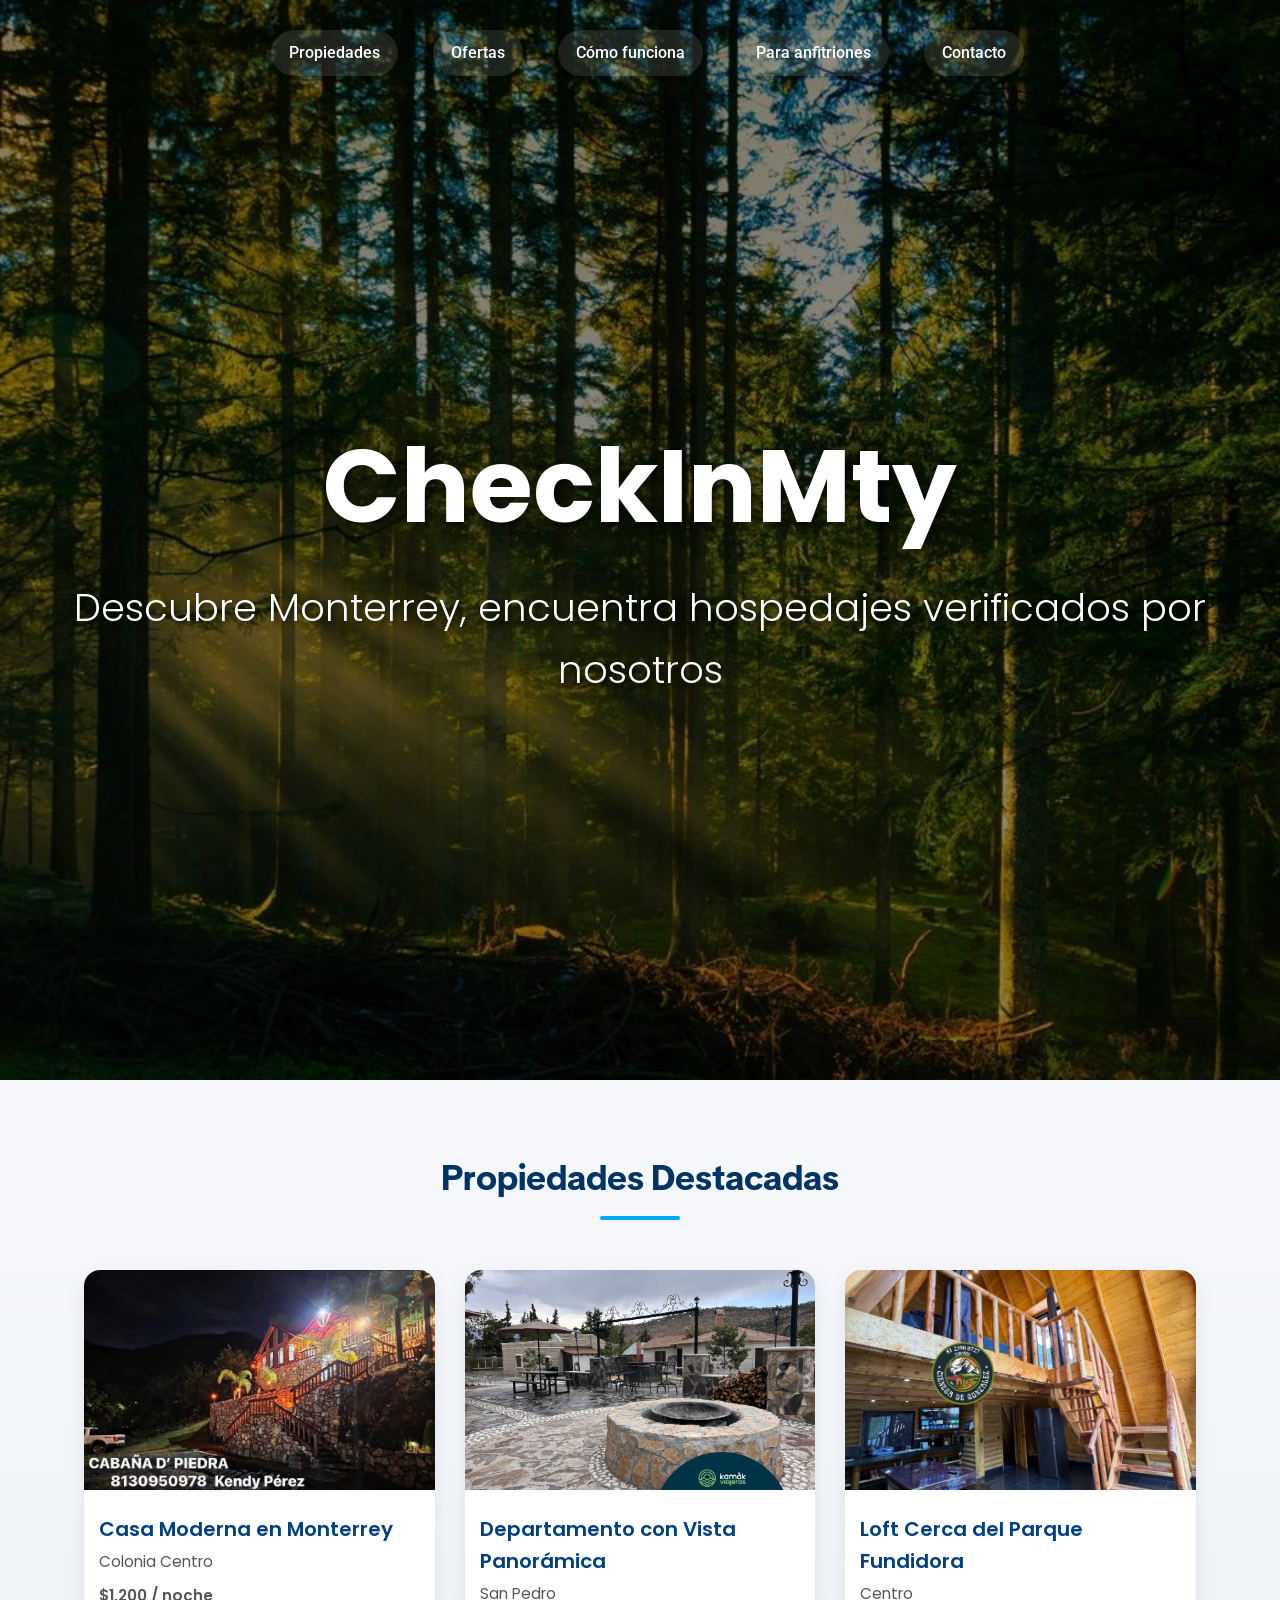
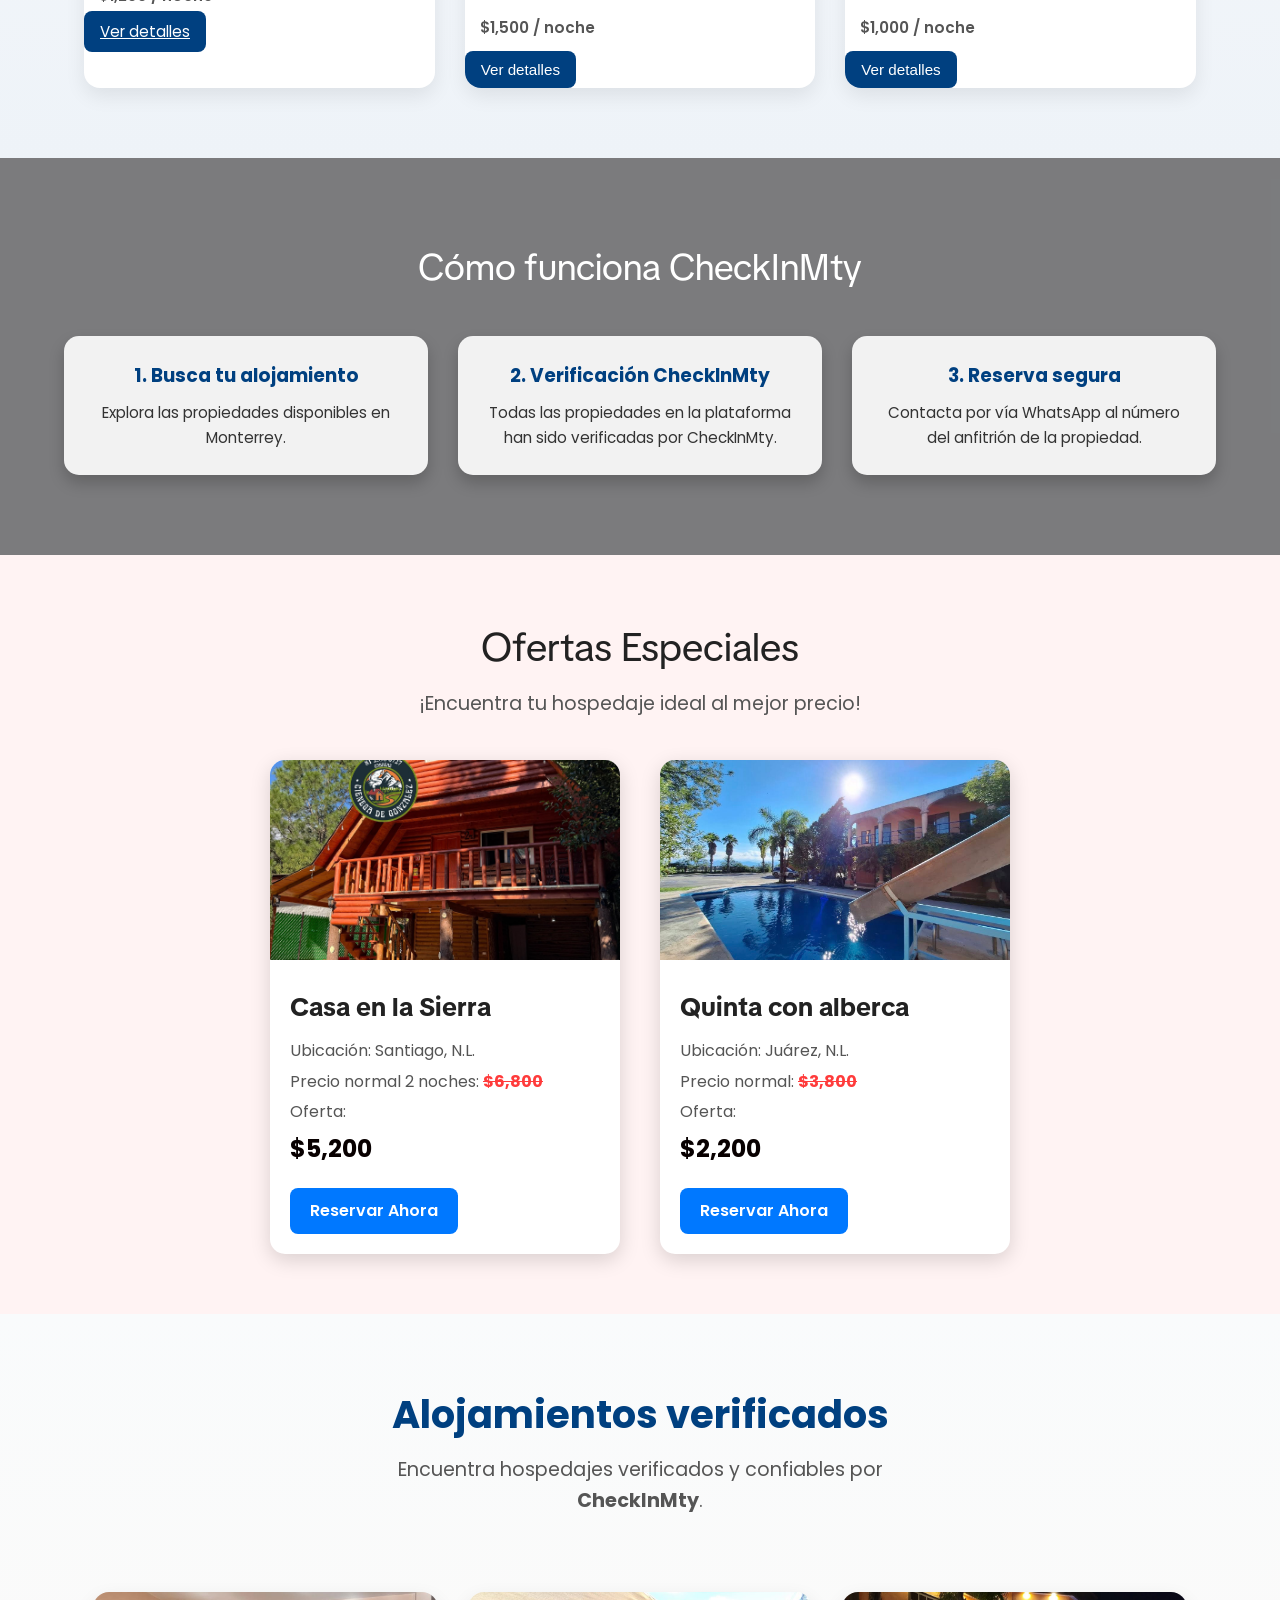
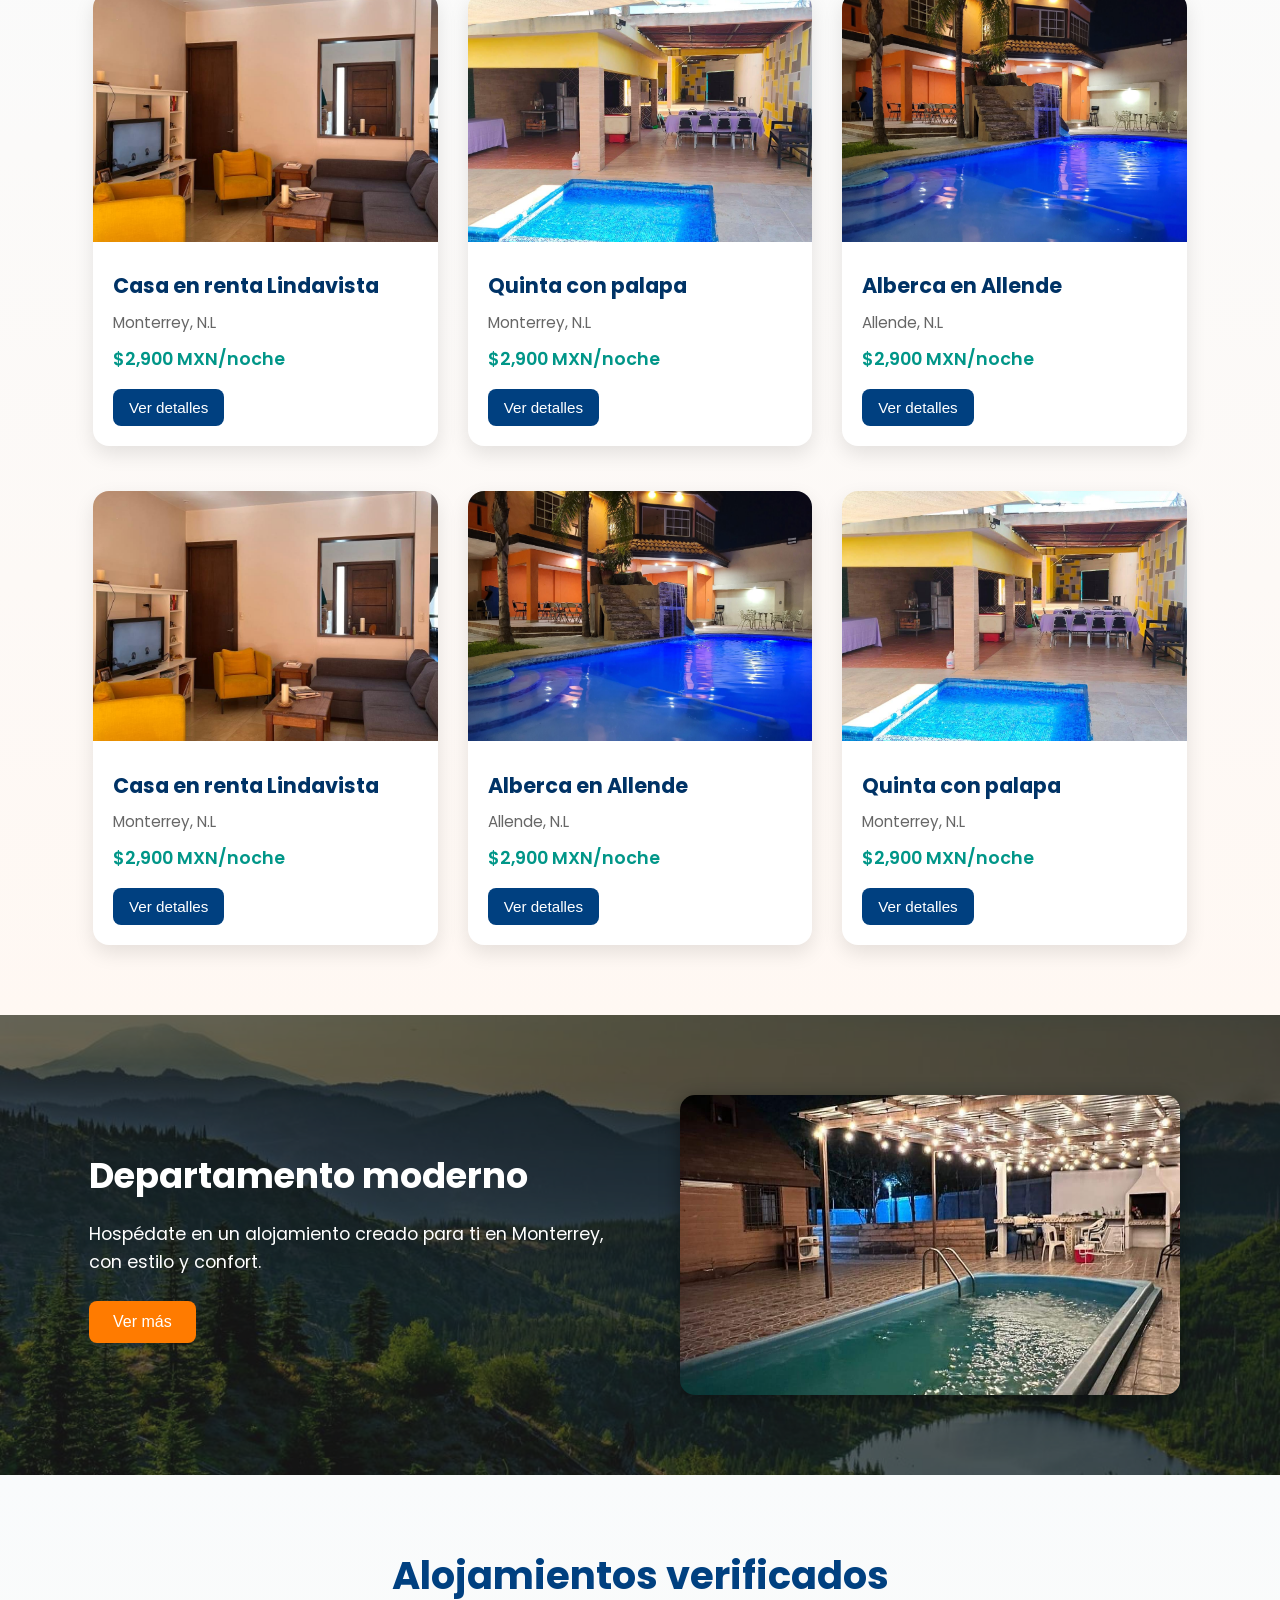
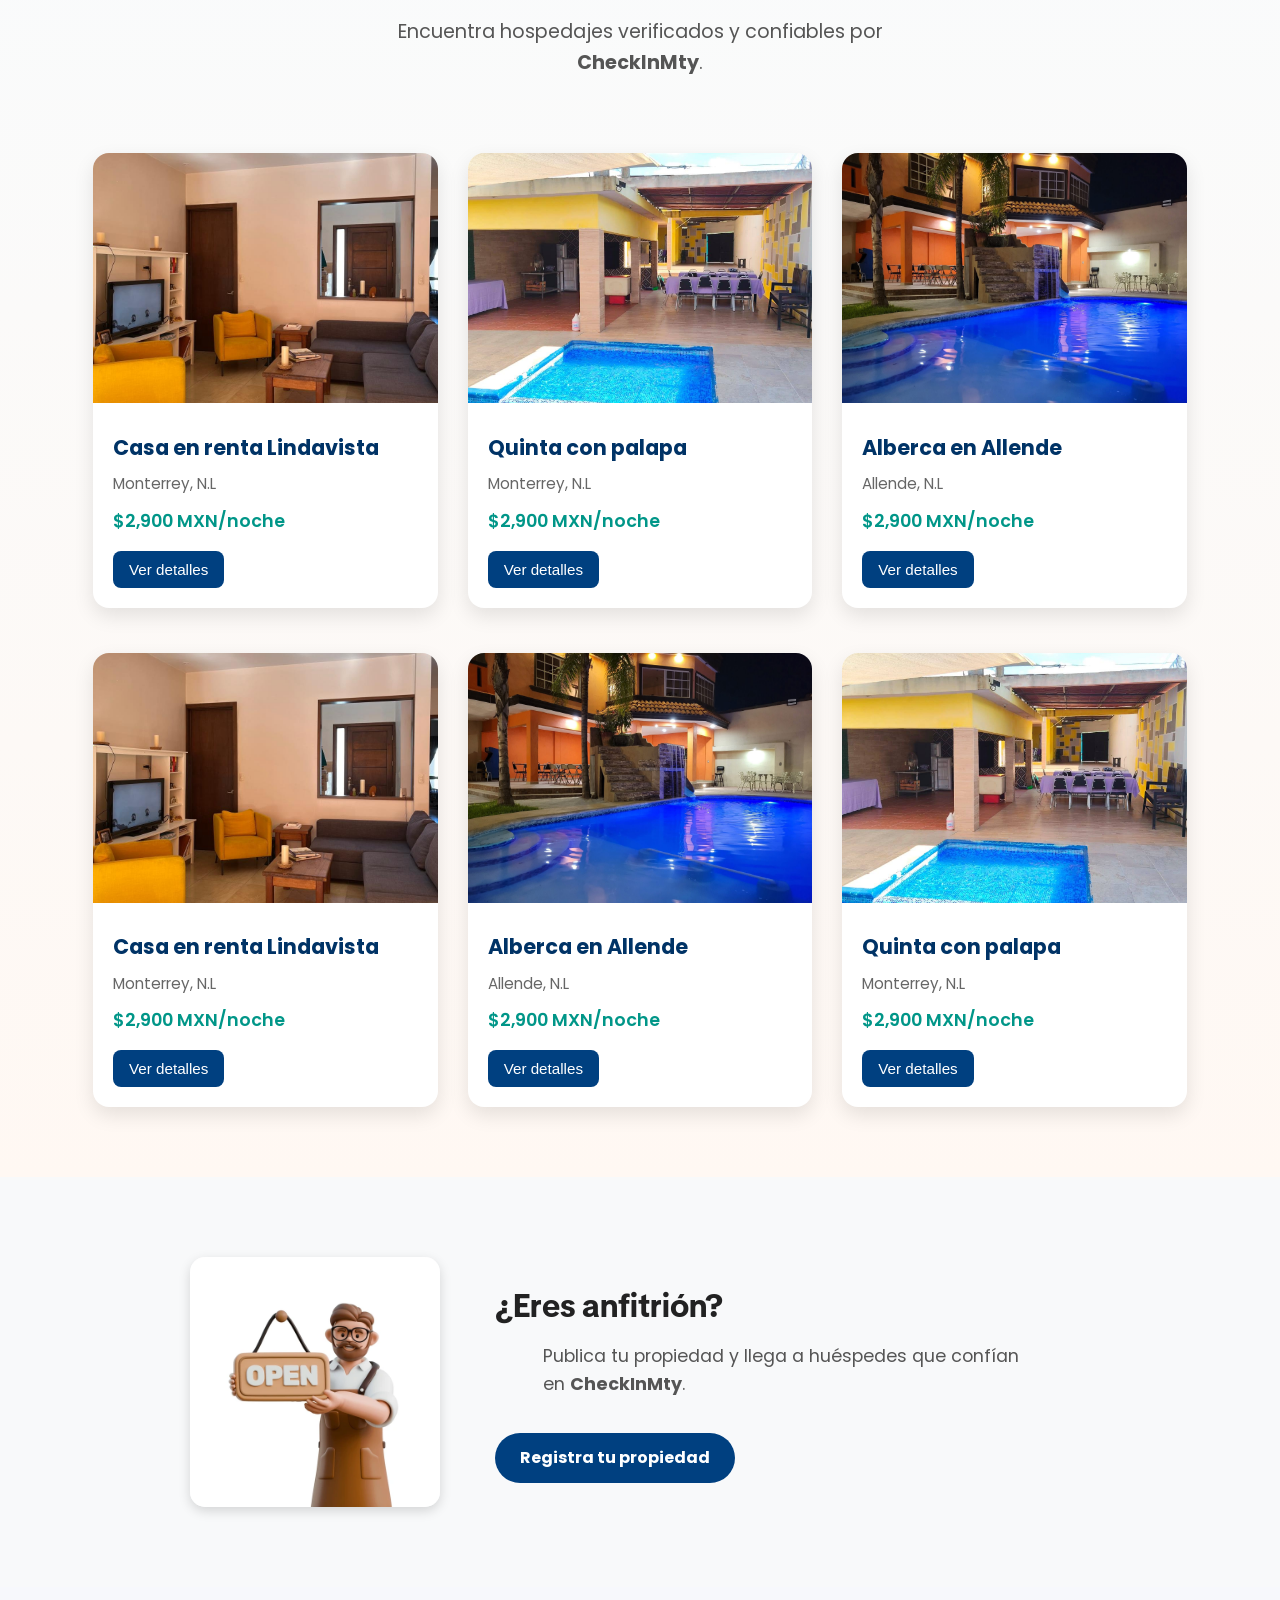
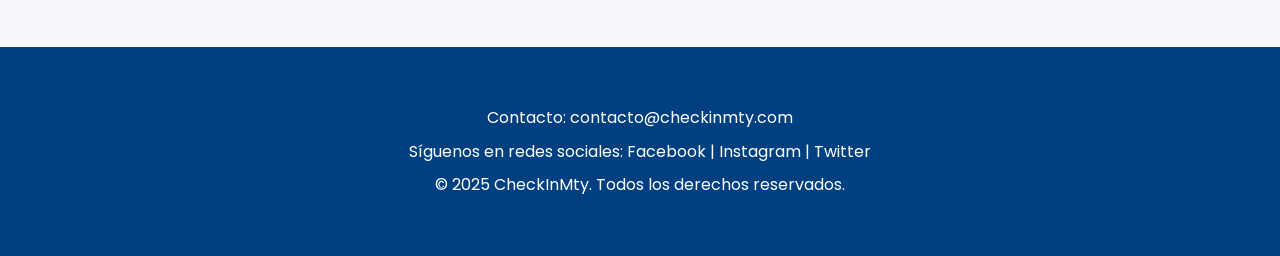
==== index.html @ 5096a9cf "Agregando web y Dockerfile" ====
<!DOCTYPE html>
<html lang="es">
<head>
  <meta charset="UTF-8">
  <meta name="viewport" content="width=device-width, initial-scale=1.0">
  <title>CheckInMty - Alojamientos Verificados</title>
  <link rel="stylesheet" href="styles.css">

</head>
<body>



 <!-- Header hero -->
<header class="hero-header">
  <nav class="menu">
    <a href="#propiedades">Propiedades</a>
    <a href="#ofertas">Ofertas</a>
    <a href="#como-funciona">Cómo funciona</a>
    <a href="#anfitriones">Para anfitriones</a>
    <a href="#contacto">Contacto</a>
  </nav>

  <div class="hero-content">
   <h1 class="hero-title">CheckInMty</h1>
<h2 class="hero-subtitle">Descubre Monterrey, encuentra hospedajes verificados por nosotros</h2>
<link rel="preconnect" href="https://fonts.googleapis.com">
<link rel="preconnect" href="https://fonts.gstatic.com" crossorigin>
<link href="https://fonts.googleapis.com/css2?family=Montserrat:wght@700&family=Poppins:wght@300;400&display=swap" rel="stylesheet">

  </div>
</header>



   
 
  <section id="propiedades" class="propiedades">
    <div class="container">
      <h2 class = "tiktok-sans">Propiedades Destacadas</h2>
      <div class="grid-propiedades">
        <!-- Tarjeta ejemplo -->
        <div class="tarjeta">
          <img src="propiedad1.jpg" alt="Propiedad 1">
          <h3>Casa Moderna en Monterrey</h3>
          <p>Colonia Centro</p>
          <p class="precio">$1,200 / noche</p>
         <a href="propiedad-destacada-1.html" class="btn-ver-detalles">Ver detalles</a>

        </div>
        <div class="tarjeta">
          <img src="propiedad2.jpg" alt="Propiedad 2">
          <h3>Departamento con Vista Panorámica</h3>
          <p>San Pedro</p>
          <p class="precio">$1,500 / noche</p>

          <button class="btn-ver-detalles">Ver detalles</button>
        </div>
        <div class="tarjeta">
          <img src="propiedad3.jpg" alt="Propiedad 3">
          <h3>Loft Cerca del Parque Fundidora</h3>
          <p>Centro</p>
          <p class="precio">$1,000 / noche</p>
          <button class="btn-ver-detalles">Ver detalles</button>
          
        </div>
      </div>
    </div>
  </section>

  <!-- Cómo funciona -->
  
  <section id="como-funciona" class="como-funciona">
    <div class="container">
      <h2 class = "tiktok-sans">Cómo funciona CheckInMty</h2>
      <div class="pasos">
        <div class="paso">
          <h3>1. Busca tu alojamiento</h3>
          <p>Explora las propiedades disponibles en Monterrey.</p>
        </div>
        <div class="paso">
          <h3>2. Verificación CheckInMty</h3>
          <p>Todas las propiedades en la plataforma han sido verificadas por CheckInMty.</p>
        </div>
        <div class="paso">
          <h3>3. Reserva segura</h3>
          <p>Contacta por vía WhatsApp al número del anfitrión de la propiedad.</p>
        </div>
      </div>
    </div>
  </section>

<!-- Sección Ofertas especiales -->
<section id="ofertas" class="ofertas">
  <div class="container">
    <h2 class="tiktok-sans">Ofertas Especiales</h2>
    <p class="subtitulo-ofertas">¡Encuentra tu hospedaje ideal al mejor precio!</p>

    <div class="cards-ofertas">
      <!-- Tarjeta 1 -->
      <div class="card-oferta">
        <img src="oferta1.jpg" alt="oferta1">
        <div class="card-content">
          <h3>Casa en la Sierra</h3>
          <p>Ubicación: Santiago, N.L.</p>
          <p>Precio normal 2 noches: <span class="precio-normal">$6,800</span></p>
          <p>Oferta: <span class="precio-oferta">$5,200</span></p>
          <a href="#reserva" class="btn">Reservar Ahora</a>
        </div>
      </div>

      <!-- Tarjeta 2 -->
      <div class="card-oferta">
        <img src="oferta2.jpg" alt="oferta2">
        <div class="card-content">
          <h3>Quinta con alberca</h3>
          <p>Ubicación: Juárez, N.L.</p>
          <p>Precio normal: <span class="precio-normal">$3,800</span></p>
          <p>Oferta: <span class="precio-oferta">$2,200</span></p>
          <a href="#reserva" class="btn">Reservar Ahora</a>
        </div>
      </div>
    </div>
  </div>
</section>


<!-- 🏡 Sección Alojamientos Principales -->
<section id="alojamientos" class="alojamientos-principales">
  <div class="container">
    <div class="alojamientos">

      <h2 class="titulo-principal">Alojamientos verificados</h2>
      <p class="subtitulo-alojamientos-principal">
        Encuentra hospedajes verificados y confiables por <strong>CheckInMty</strong>.
      </p>

      <!-- 🟦 Grid de propiedades normales -->
      <div class="grid-propiedades">

        <!-- Tarjeta 1 -->
        <div class="tarjetaMenuPrincipal">
          <img src="casaLindavista.jpg" alt="Casa en Lindavista">
          <div class="contenido-tarjeta">
            <h3>Casa en renta Lindavista</h3>
            <p class="ubicacion">Monterrey, N.L</p>
            <p class="precio">$2,900 MXN/noche</p>
            <button class="btn-ver-detalles">Ver detalles</button>
          </div>
        </div>

        <!-- Tarjeta 2 -->
        <div class="tarjetaMenuPrincipal">
          <img src="quintaPalapa.jpg" alt="Quinta con palapa">
          <div class="contenido-tarjeta">
            <h3>Quinta con palapa</h3>
            <p class="ubicacion">Monterrey, N.L</p>
            <p class="precio">$2,900 MXN/noche</p>
            <button class="btn-ver-detalles">Ver detalles</button>
          </div>
        </div>

        <!-- Tarjeta 3 -->
        <div class="tarjetaMenuPrincipal">
          <img src="albercaAllende.jpg" alt="Alberca en Allende">
          <div class="contenido-tarjeta">
            <h3>Alberca en Allende</h3>
            <p class="ubicacion">Allende, N.L</p>
            <p class="precio">$2,900 MXN/noche</p>
            <button class="btn-ver-detalles">Ver detalles</button>
          </div>
        </div>

        <!-- Tarjeta 4 -->
        <div class="tarjetaMenuPrincipal">
          <img src="casaLindavista.jpg" alt="Casa en Lindavista">
          <div class="contenido-tarjeta">
            <h3>Casa en renta Lindavista</h3>
            <p class="ubicacion">Monterrey, N.L</p>
            <p class="precio">$2,900 MXN/noche</p>
            <button class="btn-ver-detalles">Ver detalles</button>
          </div>
        </div>

        <!-- Tarjeta 5 -->
        <div class="tarjetaMenuPrincipal">
          <img src="albercaAllende.jpg" alt="Alberca en Allende">
          <div class="contenido-tarjeta">
            <h3>Alberca en Allende</h3>
            <p class="ubicacion">Allende, N.L</p>
            <p class="precio">$2,900 MXN/noche</p>
            <button class="btn-ver-detalles">Ver detalles</button>
          </div>
        </div>

        <!-- Tarjeta 6 -->
        <div class="tarjetaMenuPrincipal">
          <img src="quintaPalapa.jpg" alt="Quinta con palapa">
          <div class="contenido-tarjeta">
            <h3>Quinta con palapa</h3>
            <p class="ubicacion">Monterrey, N.L</p>
            <p class="precio">$2,900 MXN/noche</p>
            <button class="btn-ver-detalles">Ver detalles</button>
          </div>
        </div>

      </div> <!-- ✅ Cierre de .grid-propiedades -->
    </div> <!-- ✅ Cierre de .alojamientos -->
  </div> <!-- ✅ Cierre de .container -->
</section> <!-- ✅ Cierre de .alojamientos-principales -->

<section class="apartado-amplio">
  <div class="overlay"></div> <!-- capa semitransparente -->
  <div class="contenido-apartado">
    <div class="texto-apartado-amplio">
      <h2>Departamento moderno</h2>
      <p>Hospédate en un alojamiento creado para ti en Monterrey, con estilo y confort.</p>
      <button class="boton-apartado">Ver más</button>
    </div>
    <div class="imagen-apartado-amplio">
      <img src="imgDestacada.jpg" alt="Departamento en Monterrey">
    </div>
  </div>
</section>

<!-- 🏡 Sección Alojamientos Principales -->
<section id="alojamientos" class="alojamientos-principales">
  <div class="container">
    <div class="alojamientos">

      <h2 class="titulo-principal">Alojamientos verificados</h2>
      <p class="subtitulo-alojamientos-principal">
        Encuentra hospedajes verificados y confiables por <strong>CheckInMty</strong>.
      </p>

      <!-- 🟦 Grid de propiedades normales -->
      <div class="grid-propiedades">

        <!-- Tarjeta 1 -->
        <div class="tarjetaMenuPrincipal">
          <img src="casaLindavista.jpg" alt="Casa en Lindavista">
          <div class="contenido-tarjeta">
            <h3>Casa en renta Lindavista</h3>
            <p class="ubicacion">Monterrey, N.L</p>
            <p class="precio">$2,900 MXN/noche</p>
            <button class="btn-ver-detalles">Ver detalles</button>
          </div>
        </div>

        <!-- Tarjeta 2 -->
        <div class="tarjetaMenuPrincipal">
          <img src="quintaPalapa.jpg" alt="Quinta con palapa">
          <div class="contenido-tarjeta">
            <h3>Quinta con palapa</h3>
            <p class="ubicacion">Monterrey, N.L</p>
            <p class="precio">$2,900 MXN/noche</p>
            <button class="btn-ver-detalles">Ver detalles</button>
          </div>
        </div>

        <!-- Tarjeta 3 -->
        <div class="tarjetaMenuPrincipal">
          <img src="albercaAllende.jpg" alt="Alberca en Allende">
          <div class="contenido-tarjeta">
            <h3>Alberca en Allende</h3>
            <p class="ubicacion">Allende, N.L</p>
            <p class="precio">$2,900 MXN/noche</p>
            <button class="btn-ver-detalles">Ver detalles</button>
          </div>
        </div>

        <!-- Tarjeta 4 -->
        <div class="tarjetaMenuPrincipal">
          <img src="casaLindavista.jpg" alt="Casa en Lindavista">
          <div class="contenido-tarjeta">
            <h3>Casa en renta Lindavista</h3>
            <p class="ubicacion">Monterrey, N.L</p>
            <p class="precio">$2,900 MXN/noche</p>
            <button class="btn-ver-detalles">Ver detalles</button>
          </div>
        </div>

        <!-- Tarjeta 5 -->
        <div class="tarjetaMenuPrincipal">
          <img src="albercaAllende.jpg" alt="Alberca en Allende">
          <div class="contenido-tarjeta">
            <h3>Alberca en Allende</h3>
            <p class="ubicacion">Allende, N.L</p>
            <p class="precio">$2,900 MXN/noche</p>
            <button class="btn-ver-detalles">Ver detalles</button>
          </div>
        </div>

        <!-- Tarjeta 6 -->
        <div class="tarjetaMenuPrincipal">
          <img src="quintaPalapa.jpg" alt="Quinta con palapa">
          <div class="contenido-tarjeta">
            <h3>Quinta con palapa</h3>
            <p class="ubicacion">Monterrey, N.L</p>
            <p class="precio">$2,900 MXN/noche</p>
            <button class="btn-ver-detalles">Ver detalles</button>
          </div>
        </div>

      </div> <!-- ✅ Cierre de .grid-propiedades -->
    </div> <!-- ✅ Cierre de .alojamientos -->
  </div> <!-- ✅ Cierre de .container -->
</section> <!-- ✅ Cierre de .alojamientos-principales -->



<!-- Para anfitriones -->
<section id="anfitriones" class="anfitriones">
  <div class="container">
    <div class="anfitrion-contenido">
      <img src="dueño.webp" alt="dueño" class="dueño">
      <div class="texto-anfitrion">
        <h2>¿Eres anfitrión?</h2>
        <p>Publica tu propiedad y llega a huéspedes que confían en <strong>CheckInMty</strong>.</p>
        <a href="registro.html" class="btn">Registra tu propiedad</a>
      </div>
    </div>
  </div>
</section>

  <!-- Footer -->
  <footer id="contacto" class="footer">
    <div class="container">
      <p>Contacto: contacto@checkinmty.com</p>
      <p>Síguenos en redes sociales: Facebook | Instagram | Twitter</p>
      <p>&copy; 2025 CheckInMty. Todos los derechos reservados.</p>
    </div>
  </footer>
  
   <!-- caligrafia  -->

<link rel="preconnect" href="https://fonts.googleapis.com">
<link rel="preconnect" href="https://fonts.gstatic.com" crossorigin>
<link href="https://fonts.googleapis.com/css2?family=Story+Script&display=swap" rel="stylesheet">

<link rel="preconnect" href="https://fonts.googleapis.com">
<link rel="preconnect" href="https://fonts.gstatic.com" crossorigin>
<link href="https://fonts.googleapis.com/css2?family=TikTok+Sans:opsz,wght@12..36,300..900&display=swap" rel="stylesheet">
<link href="https://fonts.googleapis.com/css2?family=Story+Script&display=swap" rel="stylesheet"> <!-- caligrafia de propiedades destacadas  -->
<link href="https://fonts.googleapis.com/css2?family=Roboto:wght@400;500&display=swap" rel="stylesheet">
<link rel="preconnect" href="https://fonts.googleapis.com">
<link rel="preconnect" href="https://fonts.gstatic.com" crossorigin>
<link href="https://fonts.googleapis.com/css2?family=Fugaz+One&family=TikTok+Sans:opsz,wght@12..36,300..900&display=swap" rel="stylesheet">
<link href="https://fonts.googleapis.com/css2?family=Fugaz+One&family=Raleway:wght@400;600&display=swap" rel="stylesheet">
<link rel="preconnect" href="https://fonts.googleapis.com">


</body>
</html>
---- styles.css ----
/* Reset básico */
* {
  margin: 0;
  padding: 0;
  box-sizing: border-box;
}
.logoMty {
display:flex;
align-items: center;
}

.alojamientoBonito {
  width: 100%;          
  height: 250px;
  margin-right: auto;
    object-fit: cover;
}
.tiktok-sans {
  font-family: "TikTok Sans", sans-serif;
  font-optical-sizing: auto;
  font-weight: 400;
  font-style: normal;
  font-variation-settings:
    "slnt" 0,
    "wdth" 100;
}
.fugaz-one-regular {
  font-family: "Fugaz One", sans-serif;
  font-weight: 400;
  font-style: normal;
}


body {
  font-family: Arial, Helvetica, sans-serif;
  line-height: 1.6;
  color: #333;
  background-color: #f9f9f9;
}
/* Caligrafia  */
.titulo {
font-family: 'Fugaz One', sans-serif;

  font-weight: 700;
  font-size: 2.5rem;

  color: #ffffff; /* Amarillo brillante para destacar sobre fondo azul */
  letter-spacing: 1.5px;
  text-shadow: 1px 1px 4px rgba(0,0,0,0.3);
  transition: transform 0.3s, color 0.3s;



}

.titulo:hover {
  transform: scale(1.05);
  color: #FFD633; /* Amarillo más claro al pasar el cursor */
}


/* Contenedor general */
.container {
  width: 90%;
  max-width: 1200px;
  margin: auto;
}

/* Header */
.header {
  background-color: #101ee9; /* azul oscuro profesional */
  color: #fff;
  padding: 15px 0;
  box-shadow: 0 2px 6px rgba(0,0,0,0.2); /* agrega profundidad */
}


.header .container {
  display: flex;
  justify-content: space-between;
  align-items: center;
  width: 90%;
  max-width: 1200px;
  margin: auto;
}



.menu a {
  display: inline-block; /* permite aplicar padding y bordes redondos */
    background-color: rgba(255, 255, 255, 0.1); /* fondo semitransparente */
  padding: 11px 11px; /* espacio interno del botón */
  border-radius: 25px; /* hace el botón redondo */

  color: #fff;
  text-decoration: none;
  margin-left: 15px;
  font-weight: 550;
  text-decoration: none;

  font-family: 'Roboto', sans-serif; /* nueva tipografía para los enlaces */
  font-size: 1rem; /* tamaño legible */
  box-shadow: 0 2px 4px rgba(0,0,0,0.15); /* sombra sutil */

  transition: color 0.3s, transform 0.3s, box-shadow 0.3s;

}

.menu a:hover {
  color: #1a1a1a; /* color final al pasar el cursor */
  transform: scale(1.05) translateY(-3px); /* zoom + ligero movimiento */
    background-color: #ffcc00; /* amarillo del logo o marca */

}




/* ======== ESTILOS GENERALES ======== */
html {
  scroll-behavior: smooth;
}

body {
  font-family: 'Poppins', sans-serif;
  background-color: #f7f8fc;
  color: #333;
}

/* ======== SECCIÓN DE PROPIEDADES ======== */
.propiedades {
  padding: 70px 0;
  background: linear-gradient(to bottom, #f7f8fc, #eef3f8);
}

.propiedades h2 {
  text-align: center;
  font-size: 2.2rem;
  color: #003366;
  margin-bottom: 50px;
  font-weight: 700;
  position: relative;
}

.propiedades h2::after {
  content: "";
  width: 80px;
  height: 4px;
  background-color: #00aaff;
  display: block;
  margin: 10px auto 0;
  border-radius: 10px;
}

/* ======== GRID ======== */
.grid-propiedades {
  display: grid;
grid-template-columns: repeat(3, 1fr);
  gap: 30px;
  max-width: 1200px;
  margin: 0 auto;
  padding: 0 20px;
}

/* ======== TARJETAS ======== */
.tarjeta {
  background: #fff;
  border-radius: 16px;
  overflow: hidden;
  box-shadow: 0 8px 20px rgba(0, 0, 0, 0.08);
  transition: all 0.35s ease;
  cursor: pointer;
}

.tarjeta:hover {
  transform: translateY(-8px);
  box-shadow: 0 12px 25px rgba(0, 0, 0, 0.12);
}

.tarjeta img {
  width: 100%;
  height: 220px;
  object-fit: cover;
  transition: transform 0.4s ease;
}

.tarjeta:hover img {
  transform: scale(1.05);
}

/* ======== CONTENIDO DE LA TARJETA ======== */
.tarjeta h3 {
  margin: 15px 15px 5px;
  font-size: 1.25rem;
  color: #004080;
  font-weight: 600;
}

.tarjeta p {
  margin: 0 15px 10px;
  color: #555;
  font-size: 0.95rem;
}

.tarjeta p:last-child {
  font-weight: 700;
  color: #00aaff;
}

/* ======== IMAGEN DECORATIVA ======== */
.alojamientoBonito {
  width: 100%;
  max-height: 380px;
  object-fit: cover;
  border-bottom: 4px solid #00aaff;
  margin-bottom: -20px;
  filter: brightness(0.9);
}
.btn-detalle {
  display: inline-block;
  margin: 10px 15px 20px;
  background-color: #00aaff;
  color: #fff;
  padding: 8px 16px;
  border-radius: 8px;
  text-decoration: none;
  font-size: 0.9rem;
  transition: background 0.3s;
}
.btn-detalle:hover {
  background-color: #007acc;
}


/* Cómo funciona */
.como-funciona {
  /* 👇 Usa tu imagen local aquí */
  background-image: url("C:/Users/rober/Documents/CheckInMty/mtyIMG.jpg");
  background-size: cover;
  background-position: center;
  background-attachment: fixed; /* efecto leve de "parallax" */
  
  /* 👇 Capa semitransparente para que el texto sea legible */
  position: relative;
  z-index: 1;
  padding: 80px 0;
}

.como-funciona::before {
  content: "";
  position: absolute;
  inset: 0;
  background-color: rgba(0, 0, 0, 0.5); /* oscurece el fondo */
  z-index: -1;
}

.como-funciona h2 {
  text-align: center;
  margin-bottom: 40px;
  font-size: 2.3rem;
  color: white;
}

.pasos {
  display: flex;
  flex-wrap: wrap;
  justify-content: center;
  gap: 30px;
}

.paso {
  flex: 1 1 250px; 
  background: rgba(255, 255, 255, 0.9); /* transparente para que se vea el fondo */
  padding: 25px;
  border-radius: 15px;
  box-shadow: 0 8px 16px rgba(0,0,0,0.2);
  text-align: center;
  transition: transform 0.3s ease, box-shadow 0.3s ease;
}

.paso:hover {
  transform: translateY(-5px);
  box-shadow: 0 10px 20px rgba(0,0,0,0.3);
}

.paso h3 {
  color: #1a73e8;
  margin-bottom: 10px;
}

.paso p {
  color: #333;
  font-size: 0.95rem;
}



/* ===== HERO HEADER ===== */
.hero-header {
  position: relative;
  height: 120vh; /* ocupa toda la pantalla */
  background-image: url("bosque.jpg"); /* tu imagen */
  background-size: cover;
  background-position: center;
  display: flex;
  flex-direction: column;
  justify-content: space-between;
  color: #fff;
  text-align: center;
  overflow: hidden;
}

/* Capa oscura para contraste */
.hero-header::before {
  content: "";
  position: absolute;
  inset: 0;
  background: rgba(0, 0, 0, 0.45);
  z-index: 0;
}

/* Menú sobre la imagen */
.hero-header .menu {
  position: relative;
  z-index: 2;
  display: flex;
  justify-content: center;
  gap: 20px;
  padding: 30px;
}

.hero-header .menu a {
  color: #fff;
  text-decoration: none;
  background: rgba(255, 255, 255, 0.1);
  padding: 10px 18px;
  border-radius: 25px;
  font-weight: 500;
  transition: all 0.3s ease;
}

.hero-header .menu a:hover {
  background: #ffcc00;
  color: #000;
  transform: translateY(-3px);
}

/* Texto principal centrado */
.hero-content {
  position: relative;
  z-index: 2;
  flex: 1; /* ocupa el espacio vertical disponible */
  display: flex;
  flex-direction: column;
  align-items: center; /* centra horizontalmente */
  justify-content: center; /* centra verticalmente */
  text-align: center;
  padding-bottom: 80px; /* margen hacia abajo */
}

.hero-title {

  font-size: clamp(4rem, 8vw, 7rem); /* Responsivo */
  font-weight: 700;
  margin-bottom: 0.5rem;
  text-shadow: 3px 3px 10px rgba(0,0,0,0.7);
}

.hero-subtitle {
  font-family: 'Poppins', sans-serif;
  font-size: clamp(1.5rem, 3vw, 2.5rem);
  color: #fff;
  font-weight: 300;
  text-shadow: 2px 2px 6px rgba(0,0,0,0.7);
  margin: 0;
}




/* ----- Sección Ofertas ----- */
.ofertas {
  background-color: #fff3f3; /* fondo suave y llamativo */
  padding: 60px 20px;
  text-align: center;
}

.ofertas h2 {
  font-family: "TikTok Sans", sans-serif;
  font-size: 2.5rem;
  color: #222;
  margin-bottom: 10px;
}

.subtitulo-ofertas {
  font-size: 1.2rem;
  color: #555;
  margin-bottom: 40px;
}

/* Contenedor de tarjetas */
.cards-ofertas {
  display: flex;
  flex-direction: column; /* en móvil apiladas */
  gap: 30px;
  justify-content: center;
  align-items: center;
}

.card-oferta {
  background-color: #fff;
  border-radius: 15px;
  box-shadow: 0 6px 20px rgba(0,0,0,0.15);
  overflow: hidden;
  transition: transform 0.3s ease, box-shadow 0.3s ease;
  max-width: 350px;
  width: 90%;
}

.card-oferta:hover {
  transform: translateY(-8px);
  box-shadow: 0 12px 25px rgba(0,0,0,0.25);
}

.card-oferta img {
  width: 100%;
  height: 200px;
  object-fit: cover;
}

.card-content {
  padding: 20px;
  text-align: left;
}

.card-content h3 {
  font-family: "TikTok Sans", sans-serif;
  font-size: 1.6rem;
  margin-bottom: 10px;
  color: #222;
}

.card-content p {
  font-size: 1rem;
  color: #555;
  margin: 5px 0;
}

.precio-normal {
  text-decoration: line-through;
  color: #ff3b3b; 
  font-weight: bold; /* hace que sea más grueso */

}

.precio-oferta {
  color: #080000;
  font-size: 1.5rem;
  font-weight: bold;
  display: block;
  margin-top: 5px;
}

/* Botón dentro de tarjeta */
.card-content .btn {
  display: inline-block;
  margin-top: 15px;
  padding: 10px 20px;
  background-color: #0078ff;
  color: #fff;
  border-radius: 8px;
  text-decoration: none;
  font-weight: 600;
  transition: background-color 0.3s ease, transform 0.2s ease;
}

.card-content .btn:hover {
  background-color: #005fcc;
  transform: translateY(-2px);
}



/* ----- Sección Alojamientos Principales ----- */
.alojamientos-principales {
  background: linear-gradient(180deg, #f9fbfc 0%, #fff8f3 100%);
  padding: 70px 10px;
  text-align: center;
  font-family: 'Poppins', sans-serif;
  color: #333;
}

.titulo-principal {
  font-size: 2.4rem;
  color: #004080;
  margin-bottom: 10px;
  font-weight: 700;
}

.subtitulo-alojamientos-principal {
  font-size: 1.2rem;
  color: #555;
  margin-bottom: 60px;
  max-width: 600px;
  margin-left: auto;
  margin-right: auto;
}

/* ----- Grid ----- */
.grid-propiedades {
  display: grid;
  grid-template-columns: repeat(auto-fit, minmax(270px, 1fr));
  gap: 30px;
}

/* ----- Tarjeta de Propiedad ----- */
.tarjetaMenuPrincipal {
  background: #fff;
  border-radius: 16px;
  overflow: hidden;
  margin-top: 15px;
  box-shadow: 0 8px 20px rgba(0,0,0,0.1);
  transition: transform 0.3s ease, box-shadow 0.3s ease;
}

.tarjetaMenuPrincipal:hover {
  transform: translateY(-6px);
  box-shadow: 0 12px 28px rgba(0,0,0,0.18);
}

.tarjetaMenuPrincipal img {
  width: 100%;
  height: 250px;
  object-fit: cover;
}

.seccion-alojamiento {
  margin-bottom: 100px; /* empuja hacia abajo lo siguiente */
  position: relative;
  z-index: 0; /* mantiene su orden de apilamiento normal */
}



/* --- Columna 1: título y descripción --- */
.columna-info h1 {
  font-size: 2rem;
  color: #003366;
  margin-bottom: 10px;
}

.columna-info p {
  color: #555;
  padding-bottom: 50 px;
  font-size: 1.1rem;
  line-height: 1.5;
}

/* --- Columna 2: imagen --- */
.columna-imagen img {
  width: 100%;
  aspect-ratio: 1 / 1; /* Hace que sea cuadrada */
  object-fit: cover; /* Recorta la imagen sin deformarla */
  border-radius: 16px;
  box-shadow: 0 8px 20px rgba(0,0,0,0.1);
}

/* --- Columna 3: lista de características --- */
.columna-caracteristicas ul {
  list-style: none; /* Quita las viñetas predeterminadas */
  padding: 0;
  margin: 0;
}

.columna-caracteristicas li {
  font-size: 1rem;
  color: #333;
  margin-bottom: 10px;
  display: flex;
  align-items: center;
  gap: 8px;
}

.apartado-amplio {
  position: relative;
background-image: url("lago.jpg"); /* imagen tenue o texturizada */
  background-size: cover;
  background-position: center;
  color: white;
  padding: 80px 0;
  overflow: hidden;
}

.overlay {
  position: absolute;
  top: 0;
  left: 0;
  width: 100%;
  height: 100%;
  background: rgba(30, 30, 30, 0.6); /* color oscuro semitransparente sobre la imagen */
  z-index: 1;
}

.contenido-apartado {
  position: relative;
  z-index: 2; /* hace que esté sobre el overlay */
  display: flex;
  align-items: center;
  justify-content: space-around;
  max-width: 1200px;
  margin: auto;
  padding: 0 20px;
}

.texto-apartado-amplio {
  width: 45%;
  text-align: left;
}

.texto-apartado-amplio h2 {
  font-size: 2.2rem;
  margin-bottom: 15px;
}

.texto-apartado-amplio p {
  font-size: 1.1rem;
  line-height: 1.6;
  margin-bottom: 25px;
}

.boton-apartado {
  background-color: #ff7b00;
  color: white;
  border: none;
  padding: 12px 24px;
  border-radius: 8px;
  font-size: 1rem;
  cursor: pointer;
  transition: background 0.3s ease;
}

.boton-apartado:hover {
  background-color: #ffa133;
}

.imagen-apartado-amplio {
  width: 45%;
  display: flex;
  justify-content: center;
}

.imagen-apartado-amplio img {
  width: 500px;
  height: 300px;
  object-fit: cover;
  border-radius: 15px;
  box-shadow: 0 4px 20px rgba(0,0,0,0.4);
}

/* 📱 Responsivo */
@media (max-width: 768px) {
  .contenido-apartado {
    flex-direction: column;
    text-align: center;
  }

  .texto-apartado-amplio,
  .imagen-apartado-amplio {
    width: 100%;
  }

  .imagen-apartado-amplio img {
    width: 80%;
    height: auto;
    margin-top: 20px;
  }
}




/* Responsive para pantallas pequeñas */
@media (max-width: 768px) {
  .grid-propiedades {
    grid-template-columns: repeat(2, 1fr);
  }

  .grid-tarjetaMenuPrincipalGrande {
    grid-template-columns: 1fr;
  }
}
/* ----- Contenido de la Tarjeta ----- */
.contenido-tarjeta {
  padding: 20px;
  text-align: left;
}



.contenido-tarjeta h3 {
  font-size: 1.3rem;
  color: #003366;
  margin-bottom: 8px;
}

.ubicacion {
  font-size: 0.95rem;
  color: #666;
  margin-bottom: 10px;
}

.precio {
  font-size: 1.1rem;
  color: #009688;
  font-weight: 600;
  margin-bottom: 16px;
}

/* ----- Botón ----- */
.btn-ver-detalles {
  background-color: #004080;
  color: #fff;
  border: none;
  border-radius: 8px;
  padding: 10px 16px;
  cursor: pointer;
  font-size: 0.95rem;
  transition: background 0.3s;
}

.btn-ver-detalles:hover {
  background-color: #0059b3;
}

/* ----- Responsivo ----- */
@media (max-width: 600px) {
  .titulo-principal {
    font-size: 1.8rem;
  }

  .subtitulo-alojamientos-principal {
    font-size: 1rem;
    margin-bottom: 40px;
  }
}
@media (min-width: 768px) {
  .cards-ofertas {
    flex-direction: row; /* ahora se colocan en horizontal */
    flex-wrap: wrap; /* si hay más de dos, bajan ordenadamente */
    justify-content: center; /* centradas horizontalmente */
    gap: 40px; /* un poco más de espacio entre ellas */
  }

  .card-oferta {
    max-width: 350px; /* mantiene el ancho visual */
    width: 100%; /* se ajusta al espacio disponible */
  }
}


.paraAnfitriones {
  flex: 1 1 250px;
  background: #fff;
  padding: 20px;
  border-radius: 10px;
  box-shadow: 0 4px 6px rgba(0,0,0,0.1);
  text-align: center;
}

.dueño{

  margin: auto;
  width: 150px;
  height: 150px;
}
.paso h3 {
  margin-bottom: 10px;
  color: #004080;
}

/* ----- Sección anfitriones ----- */
.anfitriones {
  background-color: #f8f9fa; /* fondo claro */
  padding: 80px 20px;
  margin-bottom: 60px;      
  text-align: center;
}

.anfitrion-contenido {
  display: flex;
  flex-direction: column; /* primero imagen, luego texto (en móvil) */
  align-items: center;
  justify-content: center;
  gap: 25px; /* espacio entre imagen y texto */
  max-width: 900px;
  margin: 0 auto; /* centrar el bloque */
}

.anfitriones h2 {
  font-family: "TikTok Sans", sans-serif;
  font-size: 2rem;
  color: #222;
  margin-bottom: 10px;
}

.anfitriones p {
  font-size: 1.1rem;
  color: #555;
  max-width: 500px;
  margin: 0 auto 20px;
  line-height: 1.6;
}

.dueño {
  width: 200px;
  height: auto;
  border-radius: 15px;
  box-shadow: 0 4px 12px rgba(0, 0, 0, 0.15);
  transition: transform 0.3s ease;
}

.dueño:hover {
  transform: scale(1.05);
}

/* Botón */
.btn {
  display: inline-block;
  background-color: #0078ff;
  color: white;
  padding: 12px 24px;
  border-radius: 8px;
  text-decoration: none;
  font-weight: 600;
  transition: background-color 0.3s ease, transform 0.2s ease;
}

.btn:hover {
  background-color: #005fcc;
  transform: translateY(-2px);
}

/* En pantallas grandes: imagen y texto lado a lado */
@media (min-width: 768px) {
  .anfitrion-contenido {
    flex-direction: row;
    text-align: left;
  }

  .texto-anfitrion {
    flex: 1;
    padding-left: 30px;
  }

  .dueño {
    width: 250px;
  }
}


.btn {
  display: inline-block;
  margin-top: 15px;
  padding: 12px 25px;
  background: #004080;
  color: #fff;
  border-radius: 25px;
  text-decoration: none;
  font-weight: bold;
  transition: background 0.3s;
}

.btn:hover {
  background: #003366;
}

/* Footer */
.footer {
  background: #004080;
  color: #fff;
  text-align: center;
  padding: 50px 20px;
}

.footer p {
  margin: 8px 0;
}

/* Responsividad */
@media (max-width: 768px) {
  .header .container {
    flex-direction: column;
  }

  .menu {
    margin-top: 10px;
  }

  .menu a {
    margin: 0 10px;
  }

  .pasos {
    flex-direction: column;
    align-items: center;
  }
}
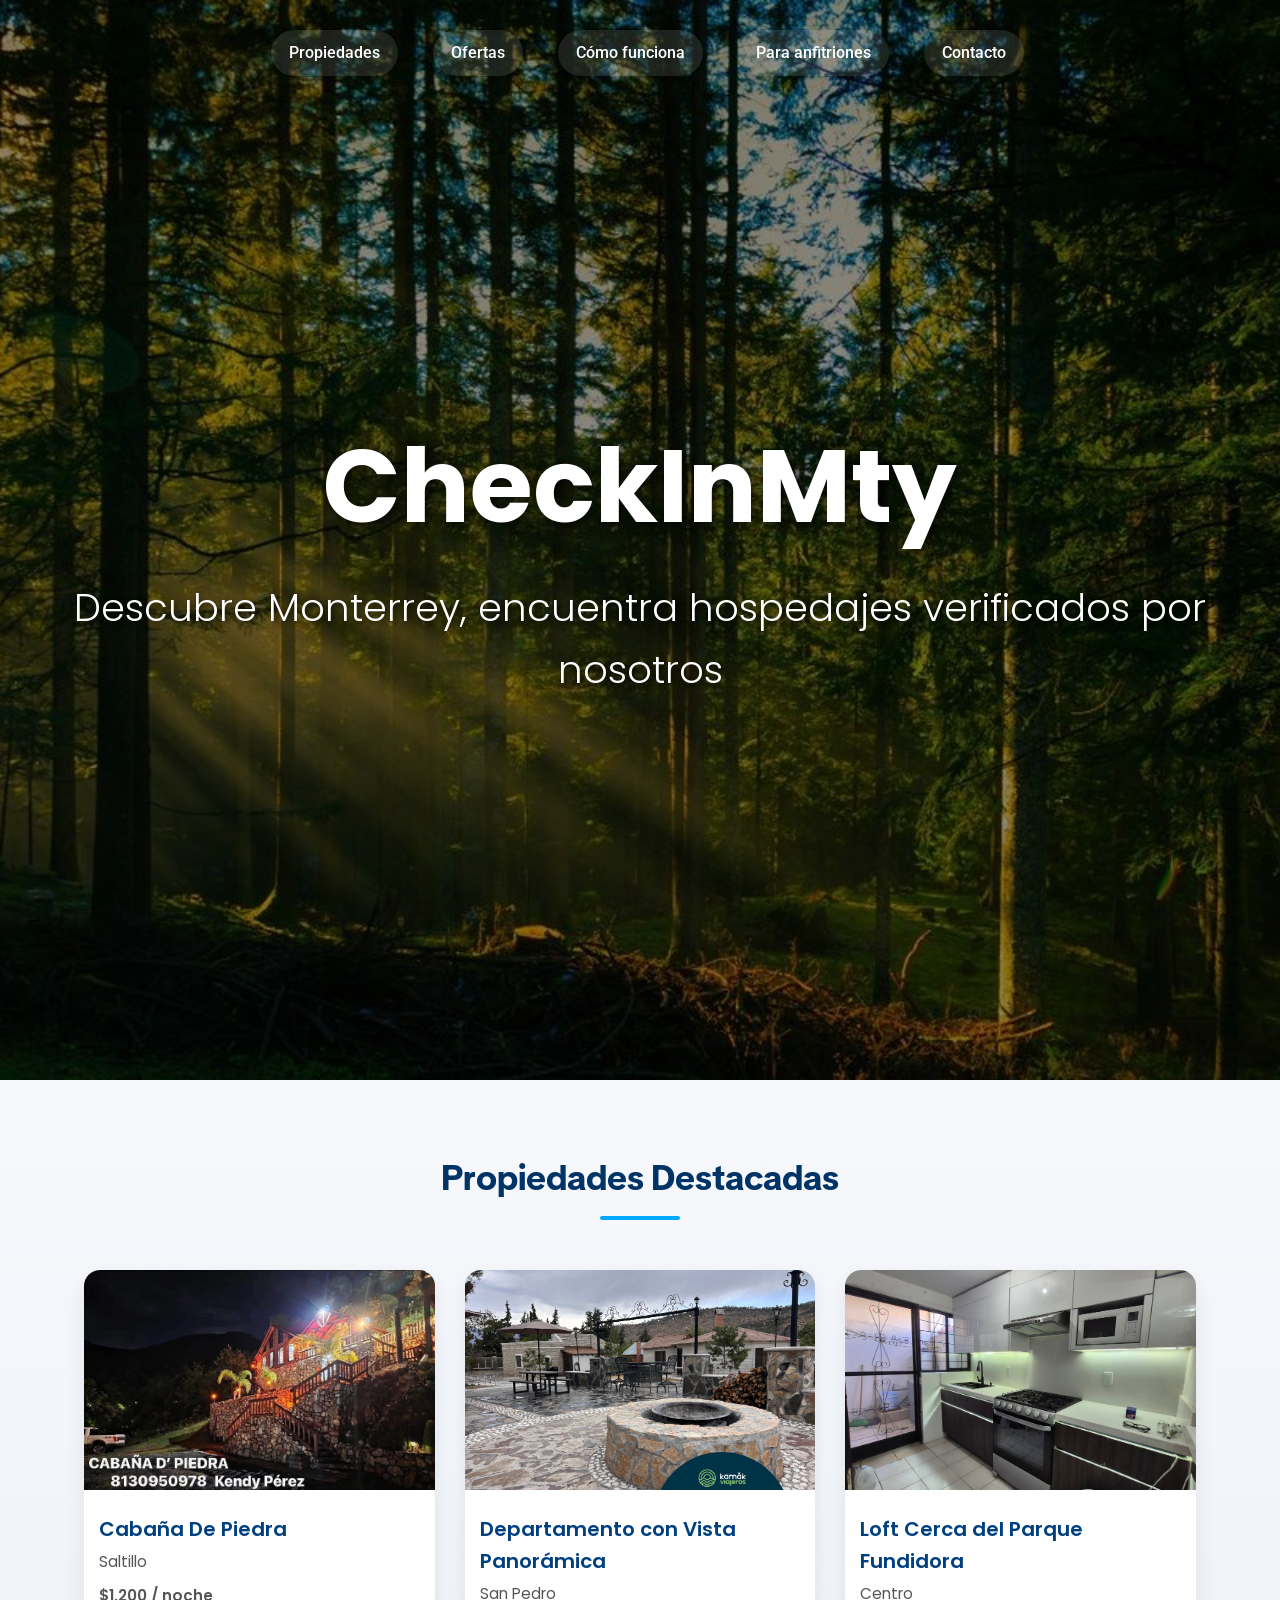
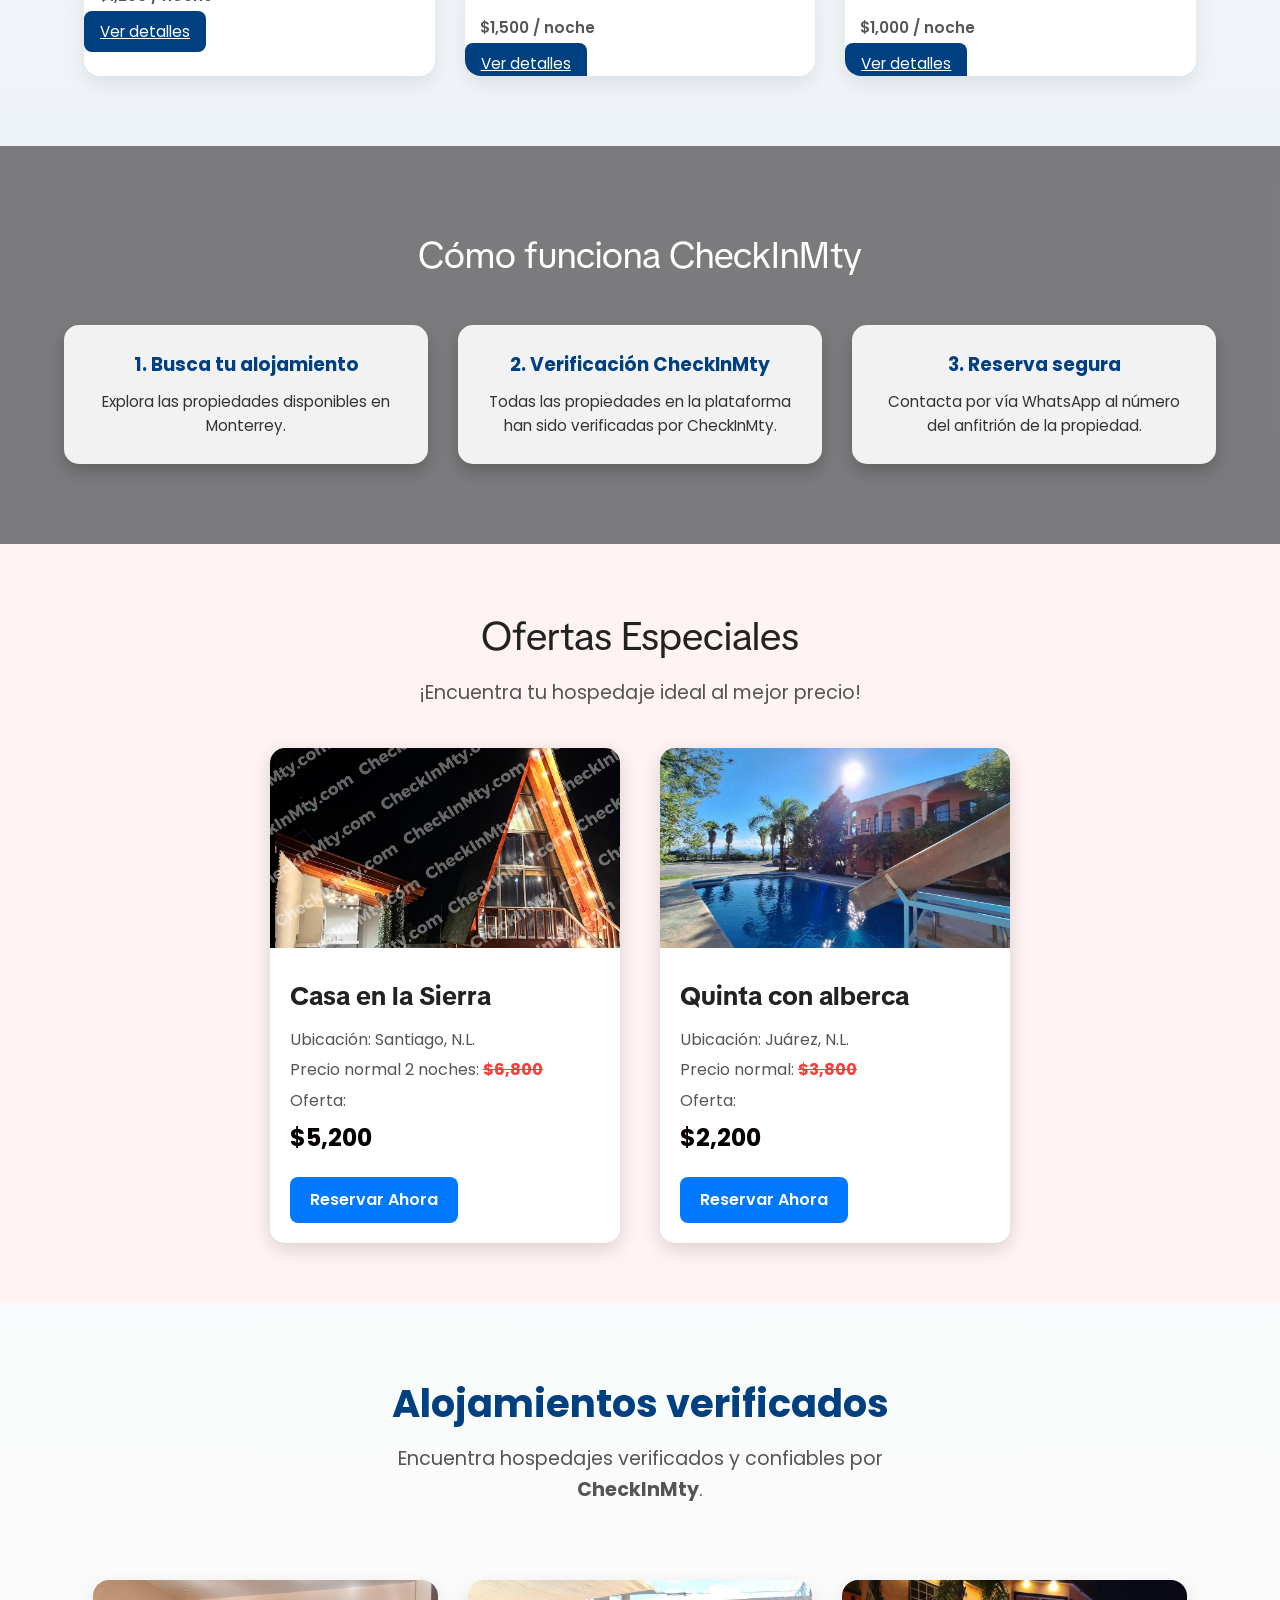
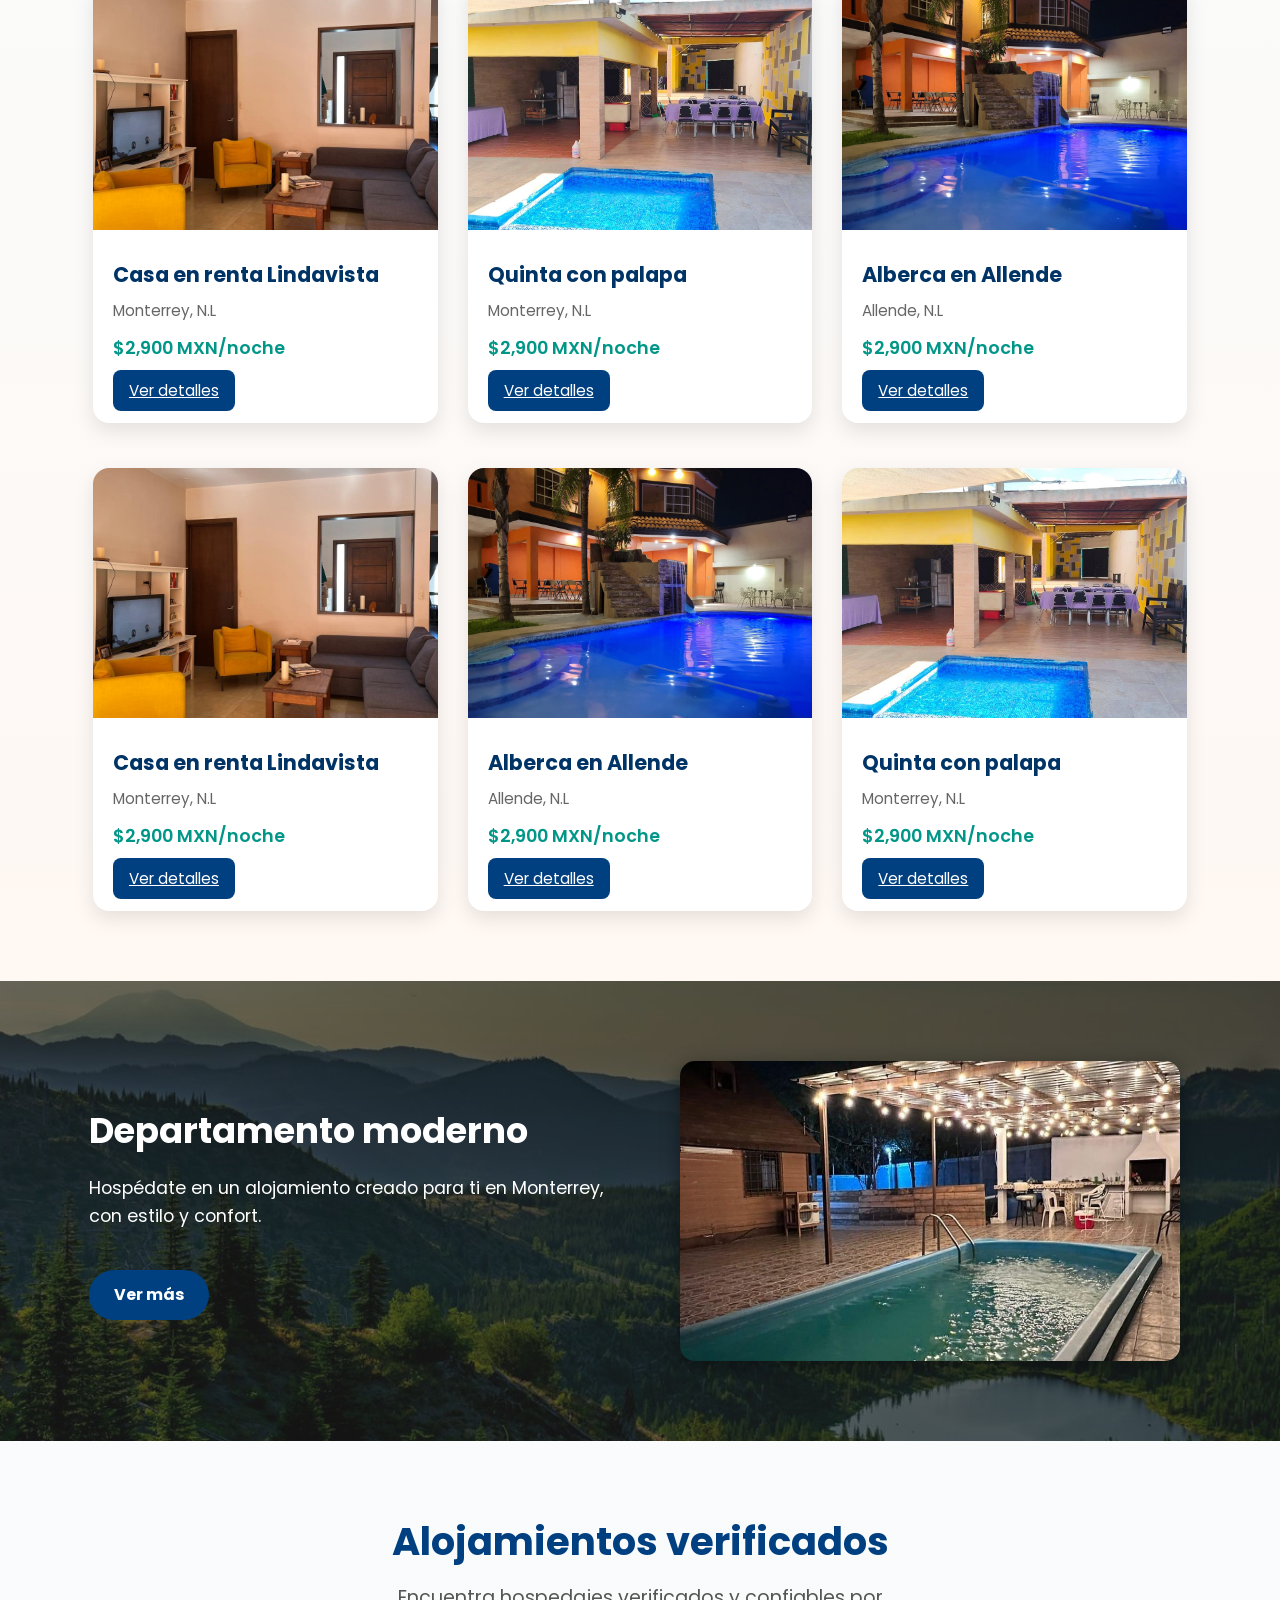
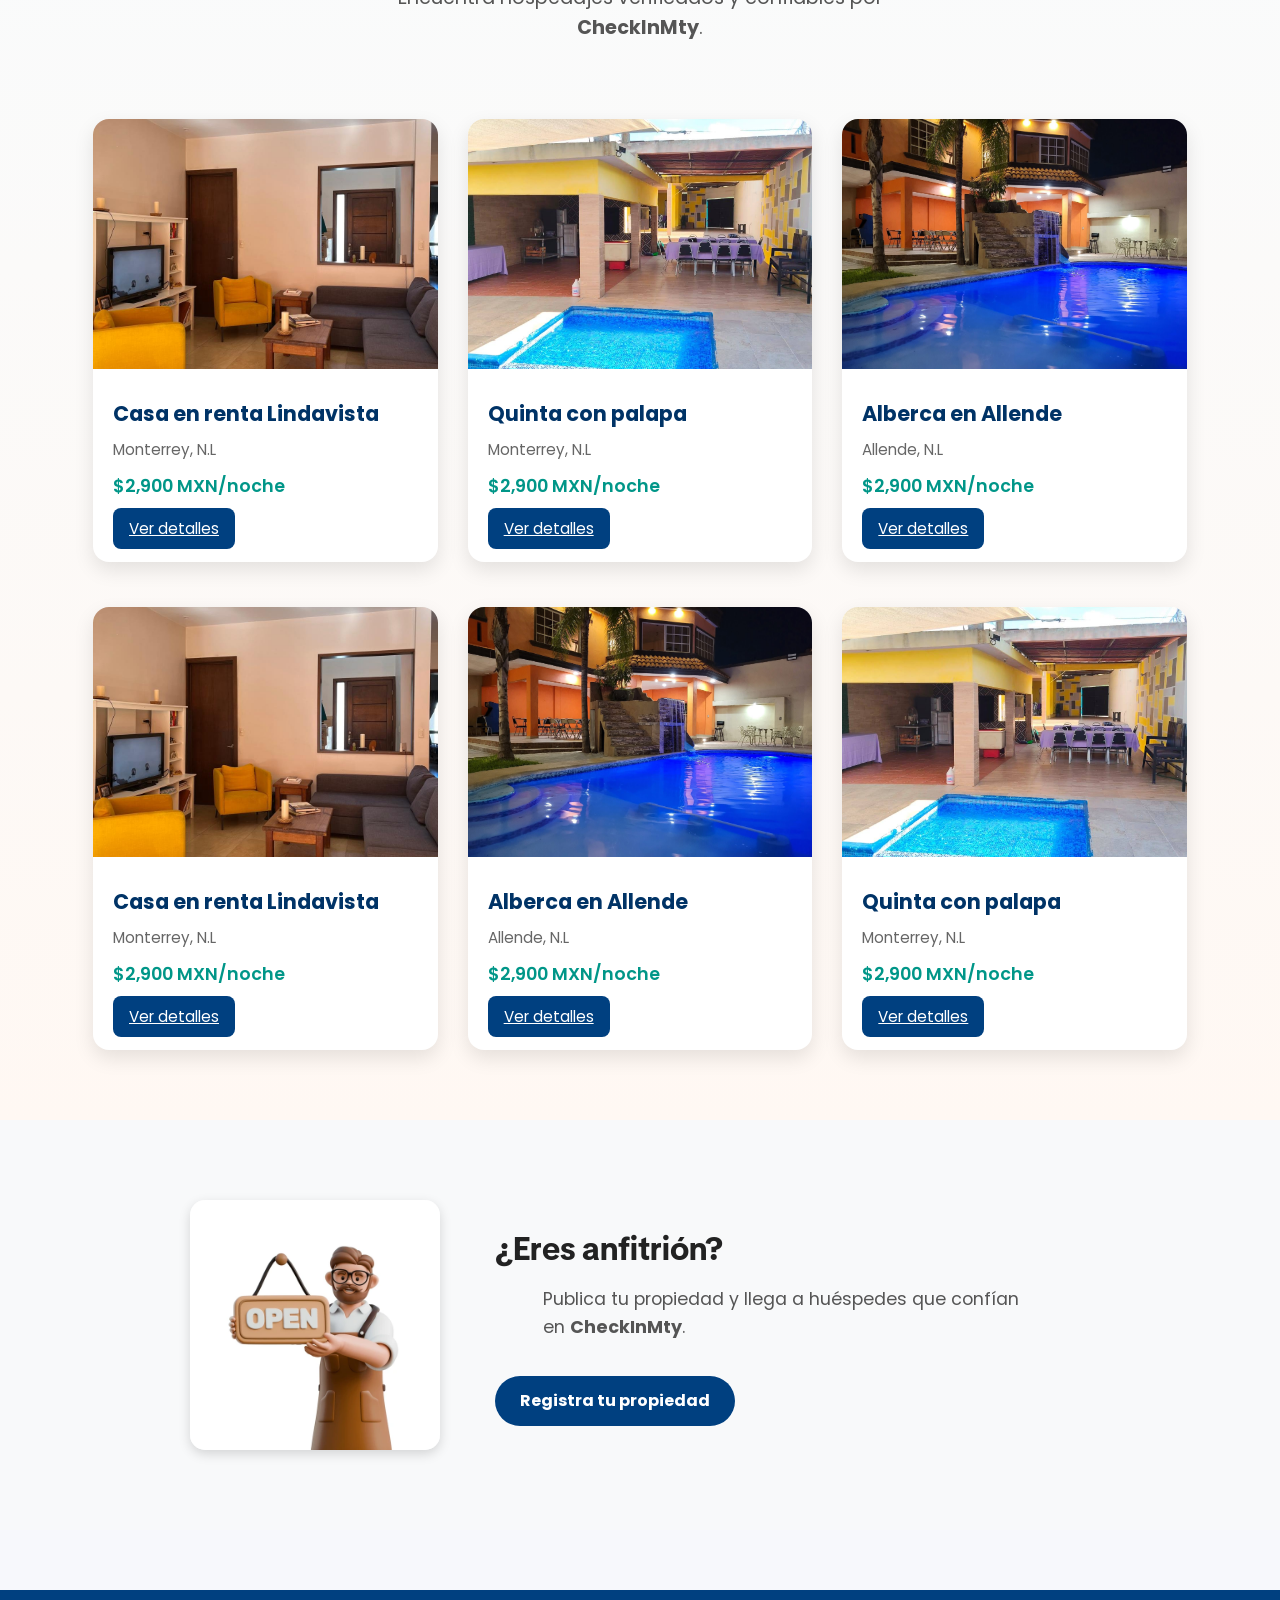
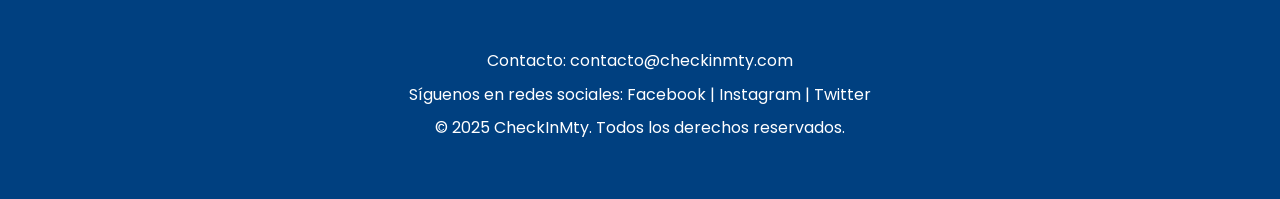
==== commit 32bff78a: "Clean up project structure and fix asset paths" ====
--- a/index.html
+++ b/index.html
@@ -4,7 +4,7 @@
   <meta charset="UTF-8">
   <meta name="viewport" content="width=device-width, initial-scale=1.0">
   <title>CheckInMty - Alojamientos Verificados</title>
-  <link rel="stylesheet" href="styles.css">
+<link rel="stylesheet" href="website/css/styles.css">
 
 </head>
 <body>
@@ -41,27 +41,30 @@
       <div class="grid-propiedades">
         <!-- Tarjeta ejemplo -->
         <div class="tarjeta">
-          <img src="propiedad1.jpg" alt="Propiedad 1">
-          <h3>Casa Moderna en Monterrey</h3>
-          <p>Colonia Centro</p>
+          <img src="images/propiedad1.jpg" alt="Casa moderna en Monterrey">
+          <h3>Cabaña De Piedra</h3>
+          <p>Saltillo</p>
           <p class="precio">$1,200 / noche</p>
-         <a href="propiedad-destacada-1.html" class="btn-ver-detalles">Ver detalles</a>
+         <a href="propiedad-destacada.html" class="btn-ver-detalles">Ver detalles</a>
+         
 
         </div>
         <div class="tarjeta">
-          <img src="propiedad2.jpg" alt="Propiedad 2">
+          <img src="images/propiedad2.jpg" alt="Departamento con vista panorámica">
           <h3>Departamento con Vista Panorámica</h3>
           <p>San Pedro</p>
           <p class="precio">$1,500 / noche</p>
 
-          <button class="btn-ver-detalles">Ver detalles</button>
+         <a href="propiedad-destacada.html" class="btn-ver-detalles">Ver detalles</a>
+
         </div>
         <div class="tarjeta">
-          <img src="propiedad3.jpg" alt="Propiedad 3">
+          <img src="images/Tarjeta1.jpg" alt="Loft cerca del Parque Fundidora">
           <h3>Loft Cerca del Parque Fundidora</h3>
           <p>Centro</p>
           <p class="precio">$1,000 / noche</p>
-          <button class="btn-ver-detalles">Ver detalles</button>
+         <a href="propiedad-destacada.html" class="btn-ver-detalles">Ver detalles</a>
+
           
         </div>
       </div>
@@ -99,25 +102,33 @@
     <div class="cards-ofertas">
       <!-- Tarjeta 1 -->
       <div class="card-oferta">
-        <img src="oferta1.jpg" alt="oferta1">
+        <img src="images/cabana4-2.png" alt="oferta1">
         <div class="card-content">
           <h3>Casa en la Sierra</h3>
           <p>Ubicación: Santiago, N.L.</p>
           <p>Precio normal 2 noches: <span class="precio-normal">$6,800</span></p>
           <p>Oferta: <span class="precio-oferta">$5,200</span></p>
-          <a href="#reserva" class="btn">Reservar Ahora</a>
+          <a href="https://wa.me/528112564793?text=Hola%2C%20vengo%20desde%20CheckInMty!%20%C2%BFPodr%C3%ADas%20darme%20m%C3%A1s%20informaci%C3%B3n%3F"
+   target="_blank"
+   class="btn">
+   Reservar Ahora
+</a>
         </div>
       </div>
 
       <!-- Tarjeta 2 -->
       <div class="card-oferta">
-        <img src="oferta2.jpg" alt="oferta2">
+        <img src="images/oferta2.jpg" alt="oferta2">
         <div class="card-content">
           <h3>Quinta con alberca</h3>
           <p>Ubicación: Juárez, N.L.</p>
           <p>Precio normal: <span class="precio-normal">$3,800</span></p>
           <p>Oferta: <span class="precio-oferta">$2,200</span></p>
-          <a href="#reserva" class="btn">Reservar Ahora</a>
+          <a href="https://wa.me/528112564793?text=Hola%2C%20vengo%20desde%20CheckInMty!%20%C2%BFPodr%C3%ADas%20darme%20m%C3%A1s%20informaci%C3%B3n%3F"
+   target="_blank"
+   class="btn">
+   Reservar Ahora
+</a>
         </div>
       </div>
     </div>
@@ -140,67 +151,73 @@
 
         <!-- Tarjeta 1 -->
         <div class="tarjetaMenuPrincipal">
-          <img src="casaLindavista.jpg" alt="Casa en Lindavista">
+          <img src="images/casaLindavista.jpg" alt="Casa en Lindavista">
           <div class="contenido-tarjeta">
             <h3>Casa en renta Lindavista</h3>
             <p class="ubicacion">Monterrey, N.L</p>
             <p class="precio">$2,900 MXN/noche</p>
-            <button class="btn-ver-detalles">Ver detalles</button>
+         <a href="propiedad-destacada.html" class="btn-ver-detalles">Ver detalles</a>
+
           </div>
         </div>
 
         <!-- Tarjeta 2 -->
         <div class="tarjetaMenuPrincipal">
-          <img src="quintaPalapa.jpg" alt="Quinta con palapa">
+          <img src="images/quintaPalapa.jpg" alt="Quinta con palapa">
           <div class="contenido-tarjeta">
             <h3>Quinta con palapa</h3>
             <p class="ubicacion">Monterrey, N.L</p>
             <p class="precio">$2,900 MXN/noche</p>
-            <button class="btn-ver-detalles">Ver detalles</button>
+         <a href="propiedad-destacada.html" class="btn-ver-detalles">Ver detalles</a>
+
           </div>
         </div>
 
         <!-- Tarjeta 3 -->
         <div class="tarjetaMenuPrincipal">
-          <img src="albercaAllende.jpg" alt="Alberca en Allende">
+          <img src="images/albercaAllende.jpg" alt="Alberca en Allende">
           <div class="contenido-tarjeta">
             <h3>Alberca en Allende</h3>
             <p class="ubicacion">Allende, N.L</p>
             <p class="precio">$2,900 MXN/noche</p>
-            <button class="btn-ver-detalles">Ver detalles</button>
+         <a href="propiedad-destacada.html" class="btn-ver-detalles">Ver detalles</a>
+
           </div>
         </div>
 
         <!-- Tarjeta 4 -->
         <div class="tarjetaMenuPrincipal">
-          <img src="casaLindavista.jpg" alt="Casa en Lindavista">
+          <img src="images/casaLindavista.jpg" alt="Casa en Lindavista">
           <div class="contenido-tarjeta">
             <h3>Casa en renta Lindavista</h3>
             <p class="ubicacion">Monterrey, N.L</p>
             <p class="precio">$2,900 MXN/noche</p>
-            <button class="btn-ver-detalles">Ver detalles</button>
+         <a href="propiedad-destacada.html" class="btn-ver-detalles">Ver detalles</a>
+
           </div>
         </div>
 
         <!-- Tarjeta 5 -->
         <div class="tarjetaMenuPrincipal">
-          <img src="albercaAllende.jpg" alt="Alberca en Allende">
+          <img src="images/albercaAllende.jpg" alt="Alberca en Allende">
           <div class="contenido-tarjeta">
             <h3>Alberca en Allende</h3>
             <p class="ubicacion">Allende, N.L</p>
             <p class="precio">$2,900 MXN/noche</p>
-            <button class="btn-ver-detalles">Ver detalles</button>
+         <a href="propiedad-destacada.html" class="btn-ver-detalles">Ver detalles</a>
+
           </div>
         </div>
 
         <!-- Tarjeta 6 -->
         <div class="tarjetaMenuPrincipal">
-          <img src="quintaPalapa.jpg" alt="Quinta con palapa">
+          <img src="images/quintaPalapa.jpg" alt="Quinta con palapa">
           <div class="contenido-tarjeta">
             <h3>Quinta con palapa</h3>
             <p class="ubicacion">Monterrey, N.L</p>
             <p class="precio">$2,900 MXN/noche</p>
-            <button class="btn-ver-detalles">Ver detalles</button>
+         <a href="propiedad-destacada.html" class="btn-ver-detalles">Ver detalles</a>
+
           </div>
         </div>
 
@@ -215,10 +232,14 @@
     <div class="texto-apartado-amplio">
       <h2>Departamento moderno</h2>
       <p>Hospédate en un alojamiento creado para ti en Monterrey, con estilo y confort.</p>
-      <button class="boton-apartado">Ver más</button>
+<a href="https://wa.me/528112564793?text=Hola%2C%20vengo%20desde%20CheckInMty!%20%C2%BFPodr%C3%ADas%20darme%20m%C3%A1s%20informaci%C3%B3n%3F"
+   target="_blank"
+   class="btn">
+   Ver más
+</a>
     </div>
     <div class="imagen-apartado-amplio">
-      <img src="imgDestacada.jpg" alt="Departamento en Monterrey">
+      <img src="images/imgDestacada.jpg" alt="Departamento en Monterrey">
     </div>
   </div>
 </section>
@@ -238,67 +259,73 @@
 
         <!-- Tarjeta 1 -->
         <div class="tarjetaMenuPrincipal">
-          <img src="casaLindavista.jpg" alt="Casa en Lindavista">
+          <img src="images/casaLindavista.jpg" alt="Casa en Lindavista">
           <div class="contenido-tarjeta">
             <h3>Casa en renta Lindavista</h3>
             <p class="ubicacion">Monterrey, N.L</p>
             <p class="precio">$2,900 MXN/noche</p>
-            <button class="btn-ver-detalles">Ver detalles</button>
+         <a href="propiedad-destacada.html" class="btn-ver-detalles">Ver detalles</a>
+
           </div>
         </div>
 
         <!-- Tarjeta 2 -->
         <div class="tarjetaMenuPrincipal">
-          <img src="quintaPalapa.jpg" alt="Quinta con palapa">
+          <img src="images/quintaPalapa.jpg" alt="Quinta con palapa">
           <div class="contenido-tarjeta">
             <h3>Quinta con palapa</h3>
             <p class="ubicacion">Monterrey, N.L</p>
             <p class="precio">$2,900 MXN/noche</p>
-            <button class="btn-ver-detalles">Ver detalles</button>
+          <a href="propiedad-destacada.html" class="btn-ver-detalles">Ver detalles</a>
+
           </div>
         </div>
 
         <!-- Tarjeta 3 -->
         <div class="tarjetaMenuPrincipal">
-          <img src="albercaAllende.jpg" alt="Alberca en Allende">
+          <img src="images/albercaAllende.jpg" alt="Alberca en Allende">
           <div class="contenido-tarjeta">
             <h3>Alberca en Allende</h3>
             <p class="ubicacion">Allende, N.L</p>
             <p class="precio">$2,900 MXN/noche</p>
-            <button class="btn-ver-detalles">Ver detalles</button>
+           <a href="propiedad-destacada.html" class="btn-ver-detalles">Ver detalles</a>
+
           </div>
         </div>
 
         <!-- Tarjeta 4 -->
         <div class="tarjetaMenuPrincipal">
-          <img src="casaLindavista.jpg" alt="Casa en Lindavista">
+          <img src="images/casaLindavista.jpg" alt="Casa en Lindavista">
           <div class="contenido-tarjeta">
             <h3>Casa en renta Lindavista</h3>
             <p class="ubicacion">Monterrey, N.L</p>
             <p class="precio">$2,900 MXN/noche</p>
-            <button class="btn-ver-detalles">Ver detalles</button>
+         <a href="propiedad-destacada.html" class="btn-ver-detalles">Ver detalles</a>
+
           </div>
         </div>
 
         <!-- Tarjeta 5 -->
         <div class="tarjetaMenuPrincipal">
-          <img src="albercaAllende.jpg" alt="Alberca en Allende">
+          <img src="images/albercaAllende.jpg" alt="Alberca en Allende">
           <div class="contenido-tarjeta">
             <h3>Alberca en Allende</h3>
             <p class="ubicacion">Allende, N.L</p>
             <p class="precio">$2,900 MXN/noche</p>
-            <button class="btn-ver-detalles">Ver detalles</button>
+         <a href="propiedad-destacada.html" class="btn-ver-detalles">Ver detalles</a>
+
           </div>
         </div>
 
         <!-- Tarjeta 6 -->
         <div class="tarjetaMenuPrincipal">
-          <img src="quintaPalapa.jpg" alt="Quinta con palapa">
+          <img src="images/quintaPalapa.jpg" alt="Quinta con palapa">
           <div class="contenido-tarjeta">
             <h3>Quinta con palapa</h3>
             <p class="ubicacion">Monterrey, N.L</p>
             <p class="precio">$2,900 MXN/noche</p>
-            <button class="btn-ver-detalles">Ver detalles</button>
+         <a href="propiedad-destacada.html" class="btn-ver-detalles">Ver detalles</a>
+
           </div>
         </div>
 
@@ -313,7 +340,7 @@
 <section id="anfitriones" class="anfitriones">
   <div class="container">
     <div class="anfitrion-contenido">
-      <img src="dueño.webp" alt="dueño" class="dueño">
+      <img src="images/propietario.webp" alt="propietario" class="propietario">
       <div class="texto-anfitrion">
         <h2>¿Eres anfitrión?</h2>
         <p>Publica tu propiedad y llega a huéspedes que confían en <strong>CheckInMty</strong>.</p>
--- a/website/css/styles.css
+++ b/website/css/styles.css
@@ -0,0 +1,907 @@
+/* Reset básico */
+* {
+  margin: 0;
+  padding: 0;
+  box-sizing: border-box;
+}
+.logoMty {
+display:flex;
+align-items: center;
+}
+
+.alojamientoBonito {
+  width: 100%;          
+  height: 250px;
+  margin-right: auto;
+    object-fit: cover;
+}
+.tiktok-sans {
+  font-family: "TikTok Sans", sans-serif;
+  font-optical-sizing: auto;
+  font-weight: 400;
+  font-style: normal;
+  font-variation-settings:
+    "slnt" 0,
+    "wdth" 100;
+}
+.fugaz-one-regular {
+  font-family: "Fugaz One", sans-serif;
+  font-weight: 400;
+  font-style: normal;
+}
+
+
+body {
+  font-family: Arial, Helvetica, sans-serif;
+  line-height: 1.6;
+  color: #333;
+  background-color: #f9f9f9;
+}
+/* Caligrafia  */
+.titulo {
+font-family: 'Fugaz One', sans-serif;
+
+  font-weight: 700;
+  font-size: 2.5rem;
+
+  color: #ffffff; /* Amarillo brillante para destacar sobre fondo azul */
+  letter-spacing: 1.5px;
+  text-shadow: 1px 1px 4px rgba(0,0,0,0.3);
+  transition: transform 0.3s, color 0.3s;
+
+
+
+}
+
+.titulo:hover {
+  transform: scale(1.05);
+  color: #FFD633; /* Amarillo más claro al pasar el cursor */
+}
+
+
+/* Contenedor general */
+.container {
+  width: 90%;
+  max-width: 1200px;
+  margin: auto;
+}
+
+/* Header */
+.header {
+  background-color: #101ee9; /* azul oscuro profesional */
+  color: #fff;
+  padding: 15px 0;
+  box-shadow: 0 2px 6px rgba(0,0,0,0.2); /* agrega profundidad */
+}
+
+
+.header .container {
+  display: flex;
+  justify-content: space-between;
+  align-items: center;
+  width: 90%;
+  max-width: 1200px;
+  margin: auto;
+}
+
+
+
+.menu a {
+  display: inline-block; /* permite aplicar padding y bordes redondos */
+    background-color: rgba(255, 255, 255, 0.1); /* fondo semitransparente */
+  padding: 11px 11px; /* espacio interno del botón */
+  border-radius: 25px; /* hace el botón redondo */
+
+  color: #fff;
+  text-decoration: none;
+  margin-left: 15px;
+  font-weight: 550;
+  text-decoration: none;
+
+  font-family: 'Roboto', sans-serif; /* nueva tipografía para los enlaces */
+  font-size: 1rem; /* tamaño legible */
+  box-shadow: 0 2px 4px rgba(0,0,0,0.15); /* sombra sutil */
+
+  transition: color 0.3s, transform 0.3s, box-shadow 0.3s;
+
+}
+
+.menu a:hover {
+  color: #1a1a1a; /* color final al pasar el cursor */
+  transform: scale(1.05) translateY(-3px); /* zoom + ligero movimiento */
+    background-color: #ffcc00; /* amarillo del logo o marca */
+
+}
+
+
+
+
+/* ======== ESTILOS GENERALES ======== */
+html {
+  scroll-behavior: smooth;
+}
+
+body {
+  font-family: 'Poppins', sans-serif;
+  background-color: #f7f8fc;
+  color: #333;
+}
+
+/* ======== SECCIÓN DE PROPIEDADES ======== */
+.propiedades {
+  padding: 70px 0;
+  background: linear-gradient(to bottom, #f7f8fc, #eef3f8);
+}
+
+.propiedades h2 {
+  text-align: center;
+  font-size: 2.2rem;
+  color: #003366;
+  margin-bottom: 50px;
+  font-weight: 700;
+  position: relative;
+}
+
+.propiedades h2::after {
+  content: "";
+  width: 80px;
+  height: 4px;
+  background-color: #00aaff;
+  display: block;
+  margin: 10px auto 0;
+  border-radius: 10px;
+}
+
+/* ======== GRID ======== */
+.grid-propiedades {
+  display: grid;
+grid-template-columns: repeat(3, 1fr);
+  gap: 30px;
+  max-width: 1200px;
+  margin: 0 auto;
+  padding: 0 20px;
+}
+
+/* ======== TARJETAS ======== */
+.tarjeta {
+  background: #fff;
+  border-radius: 16px;
+  overflow: hidden;
+  box-shadow: 0 8px 20px rgba(0, 0, 0, 0.08);
+  transition: all 0.35s ease;
+  cursor: pointer;
+}
+
+.tarjeta:hover {
+  transform: translateY(-8px);
+  box-shadow: 0 12px 25px rgba(0, 0, 0, 0.12);
+}
+
+.tarjeta img {
+  width: 100%;
+  height: 220px;
+  object-fit: cover;
+  transition: transform 0.4s ease;
+}
+
+.tarjeta:hover img {
+  transform: scale(1.05);
+}
+
+/* ======== CONTENIDO DE LA TARJETA ======== */
+.tarjeta h3 {
+  margin: 15px 15px 5px;
+  font-size: 1.25rem;
+  color: #004080;
+  font-weight: 600;
+}
+
+.tarjeta p {
+  margin: 0 15px 10px;
+  color: #555;
+  font-size: 0.95rem;
+}
+
+.tarjeta p:last-child {
+  font-weight: 700;
+  color: #00aaff;
+}
+
+/* ======== IMAGEN DECORATIVA ======== */
+.alojamientoBonito {
+  width: 100%;
+  max-height: 380px;
+  object-fit: cover;
+  border-bottom: 4px solid #00aaff;
+  margin-bottom: -20px;
+  filter: brightness(0.9);
+}
+.btn-detalle {
+  display: inline-block;
+  margin: 10px 15px 20px;
+  background-color: #00aaff;
+  color: #fff;
+  padding: 8px 16px;
+  border-radius: 8px;
+  text-decoration: none;
+  font-size: 0.9rem;
+  transition: background 0.3s;
+}
+.btn-detalle:hover {
+  background-color: #007acc;
+}
+
+
+/* Cómo funciona */
+.como-funciona {
+ 
+  background-image: url("../../images/mtyIMG.jpg");
+  background-size: cover;
+  background-position: center;
+  background-attachment: fixed; 
+  
+  
+  position: relative;
+  z-index: 1;
+  padding: 80px 0;
+}
+
+.como-funciona::before {
+  content: "";
+  position: absolute;
+  inset: 0;
+  background-color: rgba(0, 0, 0, 0.5); /* oscurece el fondo */
+  z-index: -1;
+}
+
+.como-funciona h2 {
+  text-align: center;
+  margin-bottom: 40px;
+  font-size: 2.3rem;
+  color: white;
+}
+
+.pasos {
+  display: flex;
+  flex-wrap: wrap;
+  justify-content: center;
+  gap: 30px;
+}
+
+.paso {
+  flex: 1 1 250px; 
+  background: rgba(255, 255, 255, 0.9); /* transparente para que se vea el fondo */
+  padding: 25px;
+  border-radius: 15px;
+  box-shadow: 0 8px 16px rgba(0,0,0,0.2);
+  text-align: center;
+  transition: transform 0.3s ease, box-shadow 0.3s ease;
+}
+
+.paso:hover {
+  transform: translateY(-5px);
+  box-shadow: 0 10px 20px rgba(0,0,0,0.3);
+}
+
+.paso h3 {
+  color: #1a73e8;
+  margin-bottom: 10px;
+}
+
+.paso p {
+  color: #333;
+  font-size: 0.95rem;
+}
+
+
+
+/* ===== HERO HEADER ===== */
+.hero-header {
+  position: relative;
+  height: 120vh; /* ocupa toda la pantalla */
+  background-image: url("../../images/bosque.jpg");
+  background-size: cover;
+  background-position: center;
+  display: flex;
+  flex-direction: column;
+  justify-content: space-between;
+  color: #fff;
+  text-align: center;
+  overflow: hidden;
+}
+
+/* Capa oscura para contraste */
+.hero-header::before {
+  content: "";
+  position: absolute;
+  inset: 0;
+  background: rgba(0, 0, 0, 0.45);
+  z-index: 0;
+}
+
+/* Menú sobre la imagen */
+.hero-header .menu {
+  position: relative;
+  z-index: 2;
+  display: flex;
+  justify-content: center;
+  gap: 20px;
+  padding: 30px;
+}
+
+.hero-header .menu a {
+  color: #fff;
+  text-decoration: none;
+  background: rgba(255, 255, 255, 0.1);
+  padding: 10px 18px;
+  border-radius: 25px;
+  font-weight: 500;
+  transition: all 0.3s ease;
+}
+
+.hero-header .menu a:hover {
+  background: #ffcc00;
+  color: #000;
+  transform: translateY(-3px);
+}
+
+
+.hero-content {
+  position: relative;
+  z-index: 2;
+  flex: 1; /* ocupa el espacio vertical disponible */
+  display: flex;
+  flex-direction: column;
+  align-items: center; /* centra horizontalmente */
+  justify-content: center; /* centra verticalmente */
+  text-align: center;
+  padding-bottom: 80px; /* margen hacia abajo */
+}
+
+.hero-title {
+
+  font-size: clamp(4rem, 8vw, 7rem); /* Responsivo */
+  font-weight: 700;
+  margin-bottom: 0.5rem;
+  text-shadow: 3px 3px 10px rgba(0,0,0,0.7);
+}
+
+.hero-subtitle {
+  font-family: 'Poppins', sans-serif;
+  font-size: clamp(1.5rem, 3vw, 2.5rem);
+  color: #fff;
+  font-weight: 300;
+  text-shadow: 2px 2px 6px rgba(0,0,0,0.7);
+  margin: 0;
+}
+
+
+
+
+/* ----- Sección Ofertas ----- */
+.ofertas {
+  background-color: #fff3f3; /* fondo suave y llamativo */
+  padding: 60px 20px;
+  text-align: center;
+}
+
+.ofertas h2 {
+  font-family: "TikTok Sans", sans-serif;
+  font-size: 2.5rem;
+  color: #222;
+  margin-bottom: 10px;
+}
+
+.subtitulo-ofertas {
+  font-size: 1.2rem;
+  color: #555;
+  margin-bottom: 40px;
+}
+
+/* Contenedor de tarjetas */
+.cards-ofertas {
+  display: flex;
+  flex-direction: column; /* en móvil apiladas */
+  gap: 30px;
+  justify-content: center;
+  align-items: center;
+}
+
+.card-oferta {
+  background-color: #fff;
+  border-radius: 15px;
+  box-shadow: 0 6px 20px rgba(0,0,0,0.15);
+  overflow: hidden;
+  transition: transform 0.3s ease, box-shadow 0.3s ease;
+  max-width: 350px;
+  width: 90%;
+}
+
+.card-oferta:hover {
+  transform: translateY(-8px);
+  box-shadow: 0 12px 25px rgba(0,0,0,0.25);
+}
+
+.card-oferta img {
+  width: 100%;
+  height: 200px;
+  object-fit: cover;
+}
+
+.card-content {
+  padding: 20px;
+  text-align: left;
+}
+
+.card-content h3 {
+  font-family: "TikTok Sans", sans-serif;
+  font-size: 1.6rem;
+  margin-bottom: 10px;
+  color: #222;
+}
+
+.card-content p {
+  font-size: 1rem;
+  color: #555;
+  margin: 5px 0;
+}
+
+.precio-normal {
+  text-decoration: line-through;
+  color: #ff3b3b; 
+  font-weight: bold; /* hace que sea más grueso */
+
+}
+
+.precio-oferta {
+  color: #080000;
+  font-size: 1.5rem;
+  font-weight: bold;
+  display: block;
+  margin-top: 5px;
+}
+
+/* Botón dentro de tarjeta */
+.card-content .btn {
+  display: inline-block;
+  margin-top: 15px;
+  padding: 10px 20px;
+  background-color: #0078ff;
+  color: #fff;
+  border-radius: 8px;
+  text-decoration: none;
+  font-weight: 600;
+  transition: background-color 0.3s ease, transform 0.2s ease;
+}
+
+.card-content .btn:hover {
+  background-color: #005fcc;
+  transform: translateY(-2px);
+}
+
+
+
+/* ----- Sección Alojamientos Principales ----- */
+.alojamientos-principales {
+  background: linear-gradient(180deg, #f9fbfc 0%, #fff8f3 100%);
+  padding: 70px 10px;
+  text-align: center;
+  font-family: 'Poppins', sans-serif;
+  color: #333;
+}
+
+.titulo-principal {
+  font-size: 2.4rem;
+  color: #004080;
+  margin-bottom: 10px;
+  font-weight: 700;
+}
+
+.subtitulo-alojamientos-principal {
+  font-size: 1.2rem;
+  color: #555;
+  margin-bottom: 60px;
+  max-width: 600px;
+  margin-left: auto;
+  margin-right: auto;
+}
+
+/* ----- Grid ----- */
+.grid-propiedades {
+  display: grid;
+  grid-template-columns: repeat(auto-fit, minmax(270px, 1fr));
+  gap: 30px;
+}
+
+/* ----- Tarjeta de Propiedad ----- */
+.tarjetaMenuPrincipal {
+  background: #fff;
+  border-radius: 16px;
+  overflow: hidden;
+  margin-top: 15px;
+  box-shadow: 0 8px 20px rgba(0,0,0,0.1);
+  transition: transform 0.3s ease, box-shadow 0.3s ease;
+}
+
+.tarjetaMenuPrincipal:hover {
+  transform: translateY(-6px);
+  box-shadow: 0 12px 28px rgba(0,0,0,0.18);
+}
+
+.tarjetaMenuPrincipal img {
+  width: 100%;
+  height: 250px;
+  object-fit: cover;
+}
+
+.seccion-alojamiento {
+  margin-bottom: 100px; /* empuja hacia abajo lo siguiente */
+  position: relative;
+  z-index: 0; /* mantiene su orden de apilamiento normal */
+}
+
+
+
+/* --- Columna 1: título y descripción --- */
+.columna-info h1 {
+  font-size: 2rem;
+  color: #003366;
+  margin-bottom: 10px;
+}
+
+.columna-info p {
+  color: #555;
+  padding-bottom: 50 px;
+  font-size: 1.1rem;
+  line-height: 1.5;
+}
+
+/* --- Columna 2: imagen --- */
+.columna-imagen img {
+  width: 100%;
+  aspect-ratio: 1 / 1; /* Hace que sea cuadrada */
+  object-fit: cover; /* Recorta la imagen sin deformarla */
+  border-radius: 16px;
+  box-shadow: 0 8px 20px rgba(0,0,0,0.1);
+}
+
+/* --- Columna 3: lista de características --- */
+.columna-caracteristicas ul {
+  list-style: none; /* Quita las viñetas predeterminadas */
+  padding: 0;
+  margin: 0;
+}
+
+.columna-caracteristicas li {
+  font-size: 1rem;
+  color: #333;
+  margin-bottom: 10px;
+  display: flex;
+  align-items: center;
+  gap: 8px;
+}
+
+.apartado-amplio {
+  position: relative;
+  background-image: url("../../images/lago.jpg"); /* imagen tenue o texturizada */
+  background-size: cover;
+  background-position: center;
+  color: white;
+  padding: 80px 0;
+  overflow: hidden;
+}
+
+.overlay {
+  position: absolute;
+  top: 0;
+  left: 0;
+  width: 100%;
+  height: 100%;
+  background: rgba(30, 30, 30, 0.6); /* color oscuro semitransparente sobre la imagen */
+  z-index: 1;
+}
+
+.contenido-apartado {
+  position: relative;
+  z-index: 2; /* hace que esté sobre el overlay */
+  display: flex;
+  align-items: center;
+  justify-content: space-around;
+  max-width: 1200px;
+  margin: auto;
+  padding: 0 20px;
+}
+
+.texto-apartado-amplio {
+  width: 45%;
+  text-align: left;
+}
+
+.texto-apartado-amplio h2 {
+  font-size: 2.2rem;
+  margin-bottom: 15px;
+}
+
+.texto-apartado-amplio p {
+  font-size: 1.1rem;
+  line-height: 1.6;
+  margin-bottom: 25px;
+}
+
+.boton-apartado {
+  background-color: #ff7b00;
+  color: white;
+  border: none;
+  padding: 12px 24px;
+  border-radius: 8px;
+  font-size: 1rem;
+  cursor: pointer;
+  transition: background 0.3s ease;
+}
+
+.boton-apartado:hover {
+  background-color: #ffa133;
+}
+
+.imagen-apartado-amplio {
+  width: 45%;
+  display: flex;
+  justify-content: center;
+}
+
+.imagen-apartado-amplio img {
+  width: 500px;
+  height: 300px;
+  object-fit: cover;
+  border-radius: 15px;
+  box-shadow: 0 4px 20px rgba(0,0,0,0.4);
+}
+
+/* 📱 Responsivo */
+@media (max-width: 768px) {
+  .contenido-apartado {
+    flex-direction: column;
+    text-align: center;
+  }
+
+  .texto-apartado-amplio,
+  .imagen-apartado-amplio {
+    width: 100%;
+  }
+
+  .imagen-apartado-amplio img {
+    width: 80%;
+    height: auto;
+    margin-top: 20px;
+  }
+}
+
+
+
+
+/* Responsive para pantallas pequeñas */
+@media (max-width: 768px) {
+  .grid-propiedades {
+    grid-template-columns: repeat(2, 1fr);
+  }
+
+  .grid-tarjetaMenuPrincipalGrande {
+    grid-template-columns: 1fr;
+  }
+}
+/* ----- Contenido de la Tarjeta ----- */
+.contenido-tarjeta {
+  padding: 20px;
+  text-align: left;
+}
+
+
+
+.contenido-tarjeta h3 {
+  font-size: 1.3rem;
+  color: #003366;
+  margin-bottom: 8px;
+}
+
+.ubicacion {
+  font-size: 0.95rem;
+  color: #666;
+  margin-bottom: 10px;
+}
+
+.precio {
+  font-size: 1.1rem;
+  color: #009688;
+  font-weight: 600;
+  margin-bottom: 16px;
+}
+
+/* ----- Botón ----- */
+.btn-ver-detalles {
+  background-color: #004080;
+  color: #fff;
+  border: none;
+  border-radius: 8px;
+  padding: 10px 16px;
+  cursor: pointer;
+  font-size: 0.95rem;
+  transition: background 0.3s;
+}
+
+.btn-ver-detalles:hover {
+  background-color: #0059b3;
+}
+
+/* ----- Responsivo ----- */
+@media (max-width: 600px) {
+  .titulo-principal {
+    font-size: 1.8rem;
+  }
+
+  .subtitulo-alojamientos-principal {
+    font-size: 1rem;
+    margin-bottom: 40px;
+  }
+}
+@media (min-width: 768px) {
+  .cards-ofertas {
+    flex-direction: row; 
+    flex-wrap: wrap; /* si hay más de dos, bajan ordenadamente */
+    justify-content: center; /* centradas horizontalmente */
+    gap: 40px; /* un poco más de espacio entre ellas */
+  }
+
+  .card-oferta {
+    max-width: 350px; /* mantiene el ancho visual */
+    width: 100%; /* se ajusta al espacio disponible */
+  }
+}
+
+
+.paraAnfitriones {
+  flex: 1 1 250px;
+  background: #fff;
+  padding: 20px;
+  border-radius: 10px;
+  box-shadow: 0 4px 6px rgba(0,0,0,0.1);
+  text-align: center;
+}
+
+.propietario{
+
+  margin: auto;
+  width: 150px;
+  height: 150px;
+}
+.paso h3 {
+  margin-bottom: 10px;
+  color: #004080;
+}
+
+/* ----- Sección anfitriones ----- */
+.anfitriones {
+  background-color: #f8f9fa; /* fondo claro */
+  padding: 80px 20px;
+  margin-bottom: 60px;      
+  text-align: center;
+}
+
+.anfitrion-contenido {
+  display: flex;
+  flex-direction: column; /* primero imagen, luego texto (en móvil) */
+  align-items: center;
+  justify-content: center;
+  gap: 25px; /* espacio entre imagen y texto */
+  max-width: 900px;
+  margin: 0 auto; /* centrar el bloque */
+}
+
+.anfitriones h2 {
+  font-family: "TikTok Sans", sans-serif;
+  font-size: 2rem;
+  color: #222;
+  margin-bottom: 10px;
+}
+
+.anfitriones p {
+  font-size: 1.1rem;
+  color: #555;
+  max-width: 500px;
+  margin: 0 auto 20px;
+  line-height: 1.6;
+}
+
+.propietario {
+  width: 200px;
+  height: auto;
+  border-radius: 15px;
+  box-shadow: 0 4px 12px rgba(0, 0, 0, 0.15);
+  transition: transform 0.3s ease;
+}
+
+.propietario:hover {
+  transform: scale(1.05);
+}
+
+/* Botón */
+.btn {
+  display: inline-block;
+  background-color: #0078ff;
+  color: white;
+  padding: 12px 24px;
+  border-radius: 8px;
+  text-decoration: none;
+  font-weight: 600;
+  transition: background-color 0.3s ease, transform 0.2s ease;
+}
+
+.btn:hover {
+  background-color: #005fcc;
+  transform: translateY(-2px);
+}
+
+/* En pantallas grandes: imagen y texto lado a lado */
+@media (min-width: 768px) {
+  .anfitrion-contenido {
+    flex-direction: row;
+    text-align: left;
+  }
+
+  .texto-anfitrion {
+    flex: 1;
+    padding-left: 30px;
+  }
+
+  .propietario {
+    width: 250px;
+  }
+}
+
+
+.btn {
+  display: inline-block;
+  margin-top: 15px;
+  padding: 12px 25px;
+  background: #004080;
+  color: #fff;
+  border-radius: 25px;
+  text-decoration: none;
+  font-weight: bold;
+  transition: background 0.3s;
+}
+
+.btn:hover {
+  background: #003366;
+}
+
+/* Footer */
+.footer {
+  background: #004080;
+  color: #fff;
+  text-align: center;
+  padding: 50px 20px;
+}
+
+.footer p {
+  margin: 8px 0;
+}
+
+/* Responsividad */
+@media (max-width: 768px) {
+  .header .container {
+    flex-direction: column;
+  }
+
+  .menu {
+    margin-top: 10px;
+  }
+
+  .menu a {
+    margin: 0 10px;
+  }
+
+  .pasos {
+    flex-direction: column;
+    align-items: center;
+  }
+}
